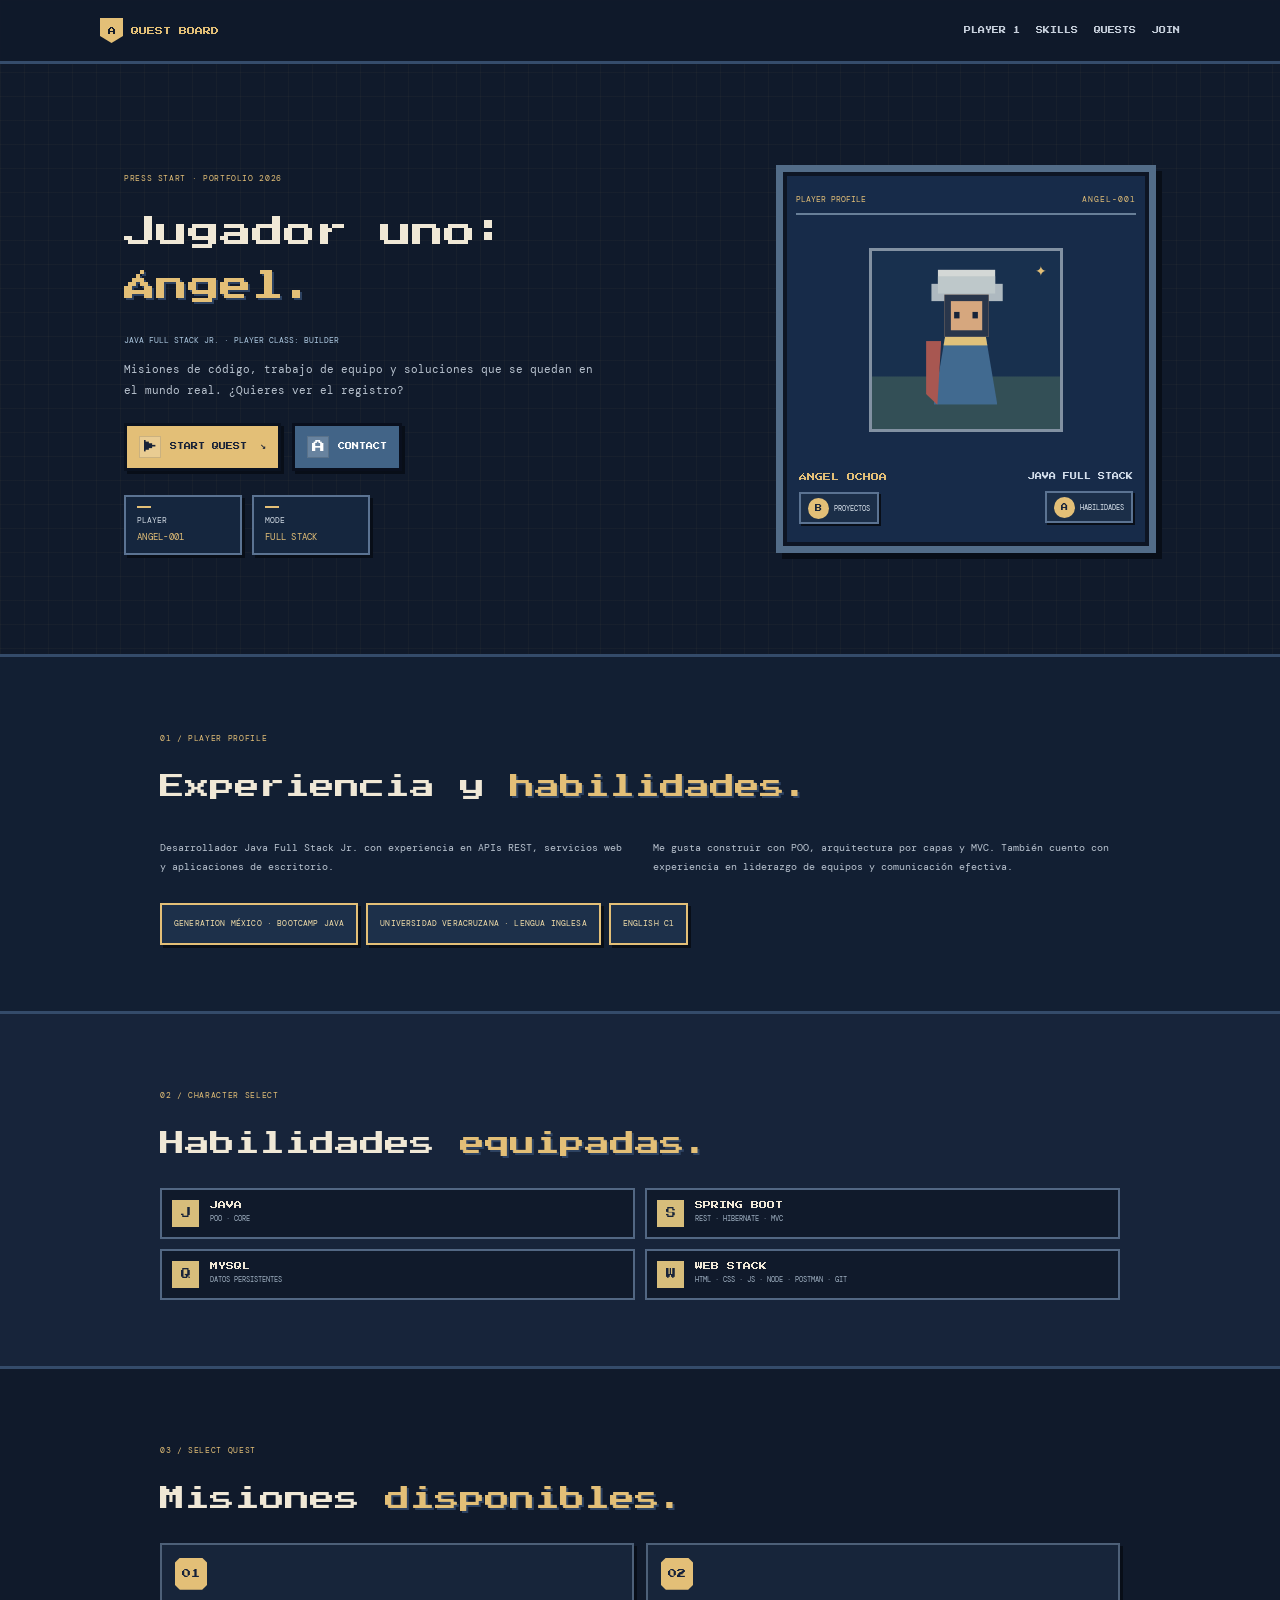
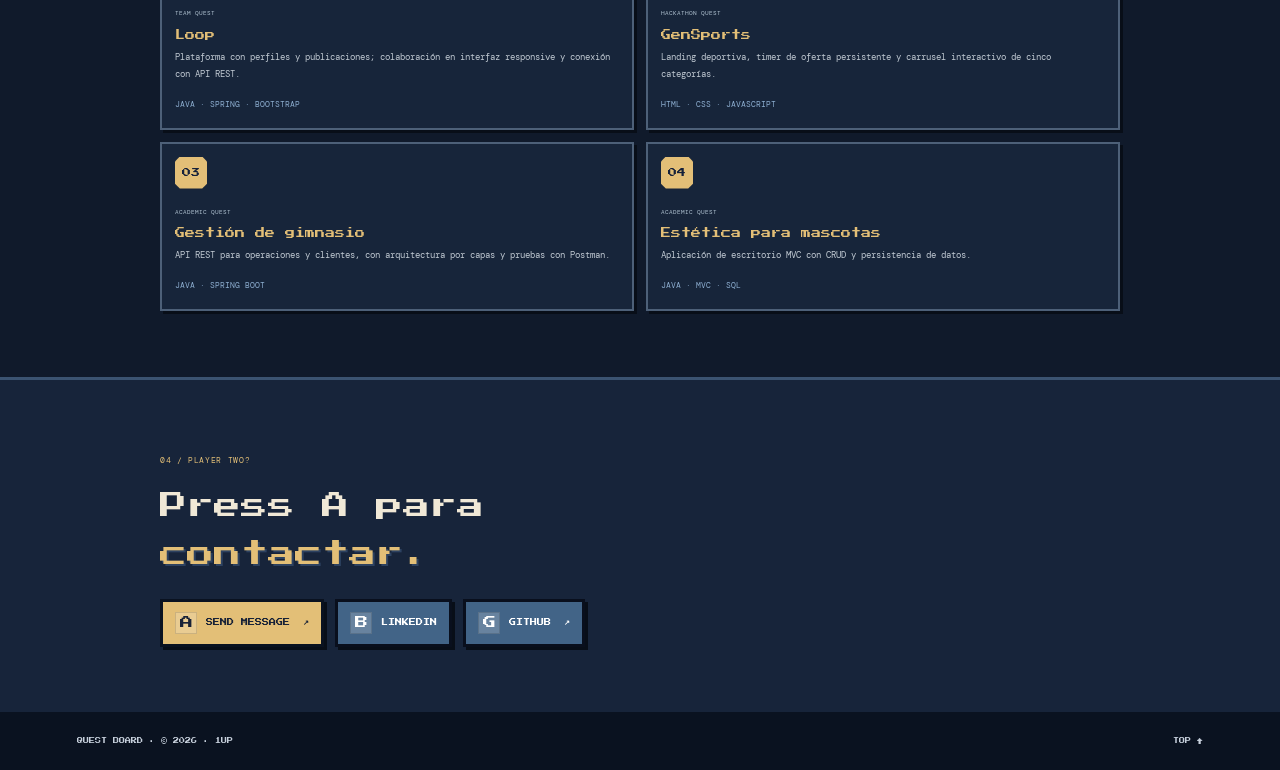
==== pixel-misiones.html @ 980a6b0a "Publicar portfolio Tablero de misiones" ====
<!doctype html>
<html lang="es">

<head>
    <meta charset="utf-8">
    <meta name="viewport" content="width=device-width, initial-scale=1">
    <meta name="theme-color" content="#101a2b">
    <title>Ángel — Tablero de misiones</title>
    <link rel="preconnect" href="https://fonts.googleapis.com">
    <link rel="preconnect" href="https://fonts.gstatic.com" crossorigin>
    <link href="https://fonts.googleapis.com/css2?family=DM+Mono:wght@400;500&family=Press+Start+2P&display=swap"
        rel="stylesheet">
    <link rel="stylesheet" href="./CSS/pixel-gremio.css">
</head>

<body class="pixel-world board-world">
    <header><a class="brand" href="#inicio"><span class="tiny-shield">A</span> QUEST BOARD</a>
        <nav><a href="#perfil">PLAYER 1</a><a href="#habilidades">SKILLS</a><a href="#proyectos">QUESTS</a><a
                href="#contacto">JOIN</a></nav>
    </header>
    <main>
        <section class="hero board-hero" id="inicio">
            <div class="hero-copy">
                <p class="eyebrow">PRESS START · PORTFOLIO 2026</p>
                <h1>Jugador uno:<br><em>Ángel.</em></h1>
                <p class="role">JAVA FULL STACK JR. · PLAYER CLASS: BUILDER</p>
                <p>Misiones de código, trabajo de equipo y soluciones que se quedan en el mundo real. ¿Quieres ver el
                    registro?</p>
                <div class="button-row"><a class="pixel-button gold-button" href="#proyectos"><span
                            class="button-icon">▶</span> START QUEST <b>↘</b></a><a class="pixel-button blue-button"
                        href="#contacto"><span class="button-icon">A</span> CONTACT</a></div>
                <div class="quest-stats"><span>PLAYER <b>ANGEL-001</b></span><span>MODE <b>FULL STACK</b></span></div>
            </div>
            <div class="game-screen character-screen">
                <div class="screen-top"><span>PLAYER PROFILE</span><span>ANGEL-001</span></div>
                <div class="screen-avatar" role="img"
                    aria-label="Retrato pixelado de Ángel, desarrollador Java Full Stack"><span class="pixel-spark"
                        aria-hidden="true">✦</span>
                    <div class="portrait-person" aria-hidden="true"><i class="portrait-hair"></i><i
                            class="portrait-face"><b></b><em></em></i><i class="portrait-coat"></i><i
                            class="portrait-cape"></i></div>
                </div>
                <div class="profile-controls">
                    <div class="profile-control"><b class="player-name">ÁNGEL OCHOA</b><a
                            href="#proyectos"><b>B</b><span>PROYECTOS</span></a></div>
                    <div class="profile-control"><b class="player-role">JAVA FULL STACK</b><a
                            href="#habilidades"><b>A</b><span>HABILIDADES</span></a></div>
                </div>
            </div>
        </section>
        <section class="content" id="perfil">
            <p class="eyebrow">01 / PLAYER PROFILE</p>
            <h2>Experiencia y <em>habilidades.</em></h2>
            <div class="copy-grid">
                <p>Desarrollador Java Full Stack Jr. con experiencia en APIs REST, servicios web y aplicaciones de
                    escritorio.</p>
                <p>Me gusta construir con POO, arquitectura por capas y MVC. También cuento con experiencia en liderazgo
                    de equipos y comunicación efectiva.</p>
            </div>
            <div class="pixel-tags"><span>GENERATION MÉXICO · BOOTCAMP JAVA</span><span>UNIVERSIDAD VERACRUZANA · LENGUA
                    INGLESA</span><span>ENGLISH C1</span></div>
        </section>
        <section class="content skills" id="habilidades">
            <p class="eyebrow">02 / CHARACTER SELECT</p>
            <h2>Habilidades <em>equipadas.</em></h2>
            <div class="skill-grid">
                <div><i>J</i><b>JAVA</b><small>POO · CORE</small></div>
                <div><i>S</i><b>SPRING BOOT</b><small>REST · HIBERNATE · MVC</small></div>
                <div><i>Q</i><b>MYSQL</b><small>DATOS PERSISTENTES</small></div>
                <div><i>W</i><b>WEB STACK</b><small>HTML · CSS · JS · NODE · POSTMAN · GIT</small></div>
            </div>
        </section>
        <section class="content projects" id="proyectos">
            <p class="eyebrow">03 / SELECT QUEST</p>
            <h2>Misiones <em>disponibles.</em></h2>
            <div class="project-grid">
                <article>
                    <div class="project-icon">01</div><small>TEAM QUEST</small>
                    <h3>Loop</h3>
                    <p>Plataforma con perfiles y publicaciones; colaboración en interfaz responsive y conexión con API
                        REST.</p><b>JAVA · SPRING · BOOTSTRAP</b>
                </article>
                <article>
                    <div class="project-icon">02</div><small>HACKATHON QUEST</small>
                    <h3>GenSports</h3>
                    <p>Landing deportiva, timer de oferta persistente y carrusel interactivo de cinco categorías.</p>
                    <b>HTML · CSS · JAVASCRIPT</b>
                </article>
                <article>
                    <div class="project-icon">03</div><small>ACADEMIC QUEST</small>
                    <h3>Gestión de gimnasio</h3>
                    <p>API REST para operaciones y clientes, con arquitectura por capas y pruebas con Postman.</p>
                    <b>JAVA · SPRING BOOT</b>
                </article>
                <article>
                    <div class="project-icon">04</div><small>ACADEMIC QUEST</small>
                    <h3>Estética para mascotas</h3>
                    <p>Aplicación de escritorio MVC con CRUD y persistencia de datos.</p><b>JAVA · MVC · SQL</b>
                </article>
            </div>
        </section>
        <section class="contact" id="contacto">
            <p class="eyebrow">04 / PLAYER TWO?</p>
            <h2>Press A para<br><em>contactar.</em></h2>
            <div class="button-row"><a class="pixel-button gold-button" href="mailto:2angelochoa3@gmail.com"><span
                        class="button-icon">A</span> SEND MESSAGE <b>↗</b></a><a class="pixel-button blue-button"
                    href="https://www.linkedin.com/in/angel-j-ochoa-dev/" target="_blank"
                    rel="noopener noreferrer"><span class="button-icon">B</span> LINKEDIN</a><a
                    class="pixel-button blue-button" href="https://github.com/iAJ23" target="_blank"
                    rel="noopener noreferrer"><span class="button-icon">G</span> GITHUB <b>↗</b></a></div>
        </section>
    </main>
    <footer><span>QUEST BOARD · © 2026 · 1UP</span><a href="#inicio">TOP ↑</a></footer>
</body>

</html>
---- CSS/pixel-gremio.css ----
/* Gallery */
.chooser {
    --navy: #101a2b;
    --gold: #e3bf77;
    --cream: #f0e8d6;
    background: #101a2b;
    color: var(--cream);
    min-height: 100vh
}

.chooser main {
    max-width: 980px;
    margin: auto;
    padding: 76px 24px
}

.chooser .eyebrow,
.chooser .note,
.option small,
.option strong {
    font: 8px "DM Mono", monospace;
    letter-spacing: .06em
}

.chooser .eyebrow {
    color: #d4b76f
}

.chooser h1 {
    font: clamp(20px, 4vw, 34px)/1.6 "Press Start 2P", monospace;
    margin: 22px 0
}

.chooser h1 em {
    font-style: normal;
    color: #e3bf77
}

.chooser .intro {
    max-width: 650px;
    color: #b8c2d1;
    font: 12px/1.8 "DM Mono", monospace;
    margin-bottom: 30px
}

.options {
    display: grid;
    grid-template-columns: 1fr 1fr;
    gap: 13px
}

.option {
    display: grid;
    grid-template-columns: 145px 1fr;
    align-items: center;
    gap: 15px;
    background: #16243a;
    color: #eee8d8;
    text-decoration: none;
    border: 1px solid #45516a;
    padding: 11px;
    transition: transform .2s, border-color .2s
}

.option:hover {
    transform: translateY(-4px);
    border-color: #e3bf77
}

.preview {
    height: 135px;
    position: relative;
    display: grid;
    place-items: center;
    overflow: hidden
}

.preview span,
.preview b {
    position: absolute;
    top: 8px;
    font: 6px "DM Mono", monospace
}

.preview span {
    left: 8px
}

.preview b {
    right: 8px;
    color: #e3bf77
}

.preview i {
    font: 23px "Press Start 2P", monospace;
    font-style: normal
}

.preview.route {
    background: linear-gradient(#182d49 0 57%, #41604f 58%)
}

.preview.castle {
    background: linear-gradient(#121d32 0 72%, #523f35 72%);
    color: #e3bf77
}

.preview.quest {
    background: #182641;
    color: #e3bf77;
    border: 4px solid #425b7a
}

.option small {
    font-size: 6px;
    color: #c4ad76
}

.option h2 {
    font: 14px "Press Start 2P", monospace;
    line-height: 1.7;
    margin: 4px 0
}

.option p {
    font: 9px/1.6 "DM Mono", monospace;
    color: #b8c2d1;
    margin: 0 0 8px
}

.option strong {
    color: #e3bf77;
    font-size: 7px
}

.option strong i {
    font-style: normal;
    margin-left: 5px;
    color: #fff
}

/* Common 8-bit site layout */
:root {
    --navy: #101a2b;
    --navy2: #172943;
    --blue: #547da6;
    --gold: #e3bf77;
    --cream: #f0e8d6;
    --muted: #b9c3cf;
    --line: #42536b;
    --pixel: "Press Start 2P", monospace;
    --mono: "DM Mono", monospace
}

* {
    box-sizing: border-box
}

html {
    scroll-behavior: smooth;
    scroll-padding-top: 68px
}

body.pixel-world {
    margin: 0;
    background: var(--navy);
    color: var(--cream);
    font: 12px/1.9 var(--mono);
    background-image: linear-gradient(#e3bf7709 1px, transparent 1px), linear-gradient(90deg, #e3bf7709 1px, transparent 1px);
    background-size: 24px 24px
}

a {
    color: inherit;
    text-decoration: none
}

header {
    height: 64px;
    position: sticky;
    top: 0;
    z-index: 5;
    background: #101a2bf2;
    border-bottom: 3px solid #354c6b;
    display: flex;
    align-items: center;
    justify-content: space-between;
    padding: 0 max(calc((100vw - 1080px)/2), 5vw);
    backdrop-filter: blur(8px)
}

.brand {
    display: flex;
    align-items: center;
    gap: 8px;
    font: 8px var(--pixel);
    color: var(--gold)
}

.tiny-shield {
    width: 23px;
    height: 25px;
    display: grid;
    place-items: center;
    background: var(--gold);
    color: var(--navy);
    clip-path: polygon(0 0, 100% 0, 100% 72%, 50% 100%, 0 72%)
}

nav {
    display: flex;
    gap: 16px
}

nav a,
footer {
    font: 7px var(--pixel);
    color: #c7d0dc
}

nav a:hover,
footer a:hover {
    color: var(--gold)
}

.hero {
    max-width: 1080px;
    min-height: 590px;
    margin: auto;
    padding: 68px 24px;
    display: grid;
    grid-template-columns: 1fr 440px;
    align-items: center;
    gap: 48px
}

.eyebrow,
.role,
.quest-stats,
.scene-caption,
.scene-coord,
.level-label,
.screen-top,
.screen-buttons,
.skill-grid small,
.project-grid article>small,
.project-grid article>b {
    font-family: var(--mono)
}

.eyebrow {
    font-size: 8px;
    color: var(--gold);
    letter-spacing: .08em
}

.hero h1,
.content h2,
.contact h2 {
    font: clamp(20px, 3.1vw, 32px)/1.7 var(--pixel);
    margin: 19px 0
}

.hero h1 em,
.content h2 em,
.contact h2 em {
    font-style: normal;
    color: var(--gold);
    text-shadow: 2px 2px #2d4261
}

.role {
    font-size: 8px;
    color: #adc8e0
}

.hero-copy>p:not(.eyebrow, .role) {
    max-width: 480px;
    color: var(--muted);
    font-size: 11px
}

.button-row {
    display: flex;
    flex-wrap: wrap;
    gap: 11px;
    margin-top: 22px
}

.pixel-button {
    position: relative;
    display: inline-flex;
    align-items: center;
    gap: 9px;
    padding: 10px 12px;
    font: 7px var(--pixel);
    border: 3px solid #0a1220;
    box-shadow: 3px 3px 0 #080e18;
    transition: transform .12s, box-shadow .12s
}

.pixel-button:hover {
    transform: translate(2px, 2px);
    box-shadow: 1px 1px 0 #080e18
}

.gold-button {
    background: var(--gold);
    color: #182237
}

.blue-button {
    background: #426487;
    color: white;
    border-color: #090f1d
}

.button-icon {
    font: 13px var(--pixel);
    display: grid;
    place-items: center;
    width: 22px;
    height: 22px;
    background: #fff3;
    border: 1px solid #0002
}

.pixel-button>b {
    margin-left: 4px
}

.quest-stats,
.level-label {
    margin-top: 30px;
    display: flex;
    flex-wrap: wrap;
    gap: 16px;
    color: #91a5ba;
    font-size: 7px
}

.quest-stats span,
.level-label {
    display: flex;
    align-items: center;
    gap: 6px
}

.quest-stats b,
.level-label b {
    color: var(--gold);
    font-weight: 400
}

.scene {
    height: 365px;
    position: relative;
    overflow: hidden;
    border: 5px solid #475e7d;
    box-shadow: 6px 6px 0 #080e18;
    background: linear-gradient(#152946 0 56%, #8192a0 57% 58%, #536f58 59% 100%);
    image-rendering: pixelated
}

.sun-pixel {
    position: absolute;
    top: 44px;
    right: 65px;
    width: 40px;
    height: 40px;
    background: var(--gold);
    box-shadow: 0 0 0 8px #e3bf7722, 0 0 25px #e3bf7744
}

.mountain {
    position: absolute;
    bottom: 28%;
    width: 0;
    height: 0;
    border-left: 165px solid transparent;
    border-right: 165px solid transparent;
    border-bottom: 175px solid #536f82
}

.mountain.back {
    left: -30px;
    border-bottom-color: #69879a;
    border-left-width: 145px;
    border-right-width: 145px;
    border-bottom-width: 135px
}

.mountain.front {
    right: -70px;
    border-bottom-color: #344f60
}

.road {
    position: absolute;
    bottom: 0;
    left: 39%;
    width: 170px;
    height: 125px;
    background: #b99a69;
    clip-path: polygon(35% 0, 65% 0, 100% 100%, 0 100%)
}

.pixel-hero {
    position: absolute;
    z-index: 2;
    bottom: 16%;
    left: 49%;
    width: 70px;
    height: 112px
}

.pixel-hero i {
    position: absolute;
    display: block
}

.hat {
    top: 0;
    left: 10px;
    width: 49px;
    height: 17px;
    background: #b8c4d0;
    box-shadow: 0 -5px #b8c4d0, 8px -5px #b8c4d0
}

.face {
    top: 16px;
    left: 17px;
    width: 36px;
    height: 28px;
    background: #d6ac82;
    color: #19233a;
    font: 9px var(--pixel);
    letter-spacing: 4px;
    text-align: center
}

.coat {
    top: 44px;
    left: 8px;
    width: 52px;
    height: 56px;
    background: #436a89;
    clip-path: polygon(20% 0, 80% 0, 100% 100%, 0 100%);
    border-top: 6px solid #d7bd7b
}

.cape {
    top: 48px;
    left: 2px;
    width: 15px;
    height: 57px;
    background: #a55b50;
    clip-path: polygon(0 0, 100% 0, 60% 100%, 0 82%)
}

.scene-caption {
    position: absolute;
    z-index: 3;
    bottom: 12px;
    left: 12px;
    background: #101a2be8;
    border: 2px solid var(--gold);
    padding: 7px 9px;
    font-size: 6px;
    color: #d8e1ea
}

.scene-caption b {
    color: var(--gold)
}

.scene-coord {
    position: absolute;
    right: 11px;
    top: 11px;
    color: #d8e1ea;
    font-size: 6px
}

.content {
    padding: 66px max(calc((100vw - 960px)/2), 7vw);
    border-top: 3px solid #344b6a;
    background: #121f33
}

.content h2,
.contact h2 {
    font-size: clamp(18px, 2.7vw, 27px);
    line-height: 1.75
}

.copy-grid {
    display: grid;
    grid-template-columns: 1fr 1fr;
    gap: 25px;
    color: var(--muted);
    font-size: 10px
}

.pixel-tags {
    display: flex;
    flex-wrap: wrap;
    gap: 8px;
    margin-top: 17px
}

.pixel-tags span {
    padding: 7px;
    border: 2px solid #596985;
    background: #101a2b;
    color: var(--gold);
    font-size: 6px
}

.skills {
    background: #17243a
}

.skill-grid {
    display: grid;
    grid-template-columns: 1fr 1fr;
    gap: 10px;
    margin-top: 22px
}

.skill-grid>div {
    display: grid;
    grid-template-columns: 38px 1fr;
    align-items: center;
    border: 2px solid #526783;
    background: #101a2b;
    padding: 10px
}

.skill-grid i {
    grid-row: span 2;
    width: 27px;
    height: 27px;
    display: grid;
    place-items: center;
    background: #d7bd7b;
    color: #18243a;
    font: 10px var(--pixel);
    font-style: normal
}

.skill-grid b {
    font: 8px var(--pixel);
    color: #f0e8d6
}

.skill-grid small {
    font-size: 7px;
    color: #9fb0c1
}

.projects {
    background: #101a2b
}

.project-grid {
    display: grid;
    grid-template-columns: 1fr 1fr;
    gap: 12px;
    margin-top: 22px
}

.project-grid article {
    padding: 13px;
    border: 2px solid #4d6078;
    background: #17253a;
    box-shadow: 3px 3px 0 #080e18
}

.project-icon {
    width: 32px;
    height: 32px;
    margin-bottom: 10px;
    background: var(--gold);
    color: #15213a;
    display: grid;
    place-items: center;
    clip-path: polygon(15% 0, 85% 0, 100% 15%, 100% 85%, 85% 100%, 15% 100%, 0 85%, 0 15%);
    font: 9px var(--pixel)
}

.project-grid article>small {
    font-size: 6px;
    color: #b6c8d7
}

.project-grid h3 {
    font: 10px var(--pixel);
    color: var(--gold);
    margin: 7px 0
}

.project-grid p {
    font-size: 9px;
    color: #c1cad3
}

.project-grid article>b {
    font-size: 6px;
    color: #8daed0;
    font-weight: 400
}

.contact {
    padding: 65px max(calc((100vw - 960px)/2), 7vw);
    border-top: 3px solid #3b5371;
    background: #17243a
}

.contact h2 {
    margin: 14px 0
}

.contact .social {
    font: 7px var(--pixel);
    color: #b9c8d6;
    margin-left: 13px
}

footer {
    min-height: 58px;
    padding: 14px 6vw;
    background: #0a1220;
    display: flex;
    align-items: center;
    justify-content: space-between;
    font-size: 6px
}

/* Ruta del aventurero */
.route-world {
    --blue: #547da6
}

.route-world .scene {
    background: linear-gradient(#152946 0 56%, #849caa 57% 58%, #536f58 59%)
}

.route-world .hero {
    grid-template-columns: 1fr 440px
}

/* Fortaleza pixelada */
.fortress-world .hero {
    grid-template-columns: 1fr 440px
}

.castle-scene {
    height: 365px;
    position: relative;
    overflow: hidden;
    border: 5px solid #475e7d;
    box-shadow: 6px 6px 0 #080e18;
    background: linear-gradient(#101a2b 0 67%, #334c50 68% 100%)
}

.castle-moon {
    position: absolute;
    right: 55px;
    top: 34px;
    width: 35px;
    height: 35px;
    background: var(--gold);
    box-shadow: 0 0 0 8px #e3bf771c
}

.pixel-castle {
    position: absolute;
    left: 50%;
    bottom: 17%;
    transform: translateX(-50%);
    width: 250px;
    height: 205px;
    background: #59728b;
    box-shadow: inset 0 0 0 9px #344b66
}

.pixel-castle .keep {
    position: absolute;
    left: 78px;
    top: 0;
    width: 92px;
    height: 205px;
    background: #657e93
}

.pixel-castle .tower {
    position: absolute;
    top: 47px;
    width: 62px;
    height: 158px;
    background: #536a82
}

.pixel-castle .tower.left {
    left: -27px
}

.pixel-castle .tower.right {
    right: -27px
}

.pixel-castle .tower:before {
    content: "";
    position: absolute;
    top: -28px;
    left: -5px;
    width: 72px;
    height: 29px;
    background: repeating-linear-gradient(90deg, #a4b3bc 0 12px, transparent 12px 22px);
    border-bottom: 7px solid #536a82
}

.pixel-castle .keep:before {
    content: "";
    position: absolute;
    top: -35px;
    left: 14px;
    width: 64px;
    height: 35px;
    background: repeating-linear-gradient(90deg, #c2c9c5 0 13px, transparent 13px 25px);
    border-bottom: 7px solid #657e93
}

.pixel-castle .gate {
    position: absolute;
    bottom: 0;
    left: 91px;
    width: 67px;
    height: 91px;
    background: #18243a;
    border: 7px solid #c4a661;
    border-bottom: 0;
    border-radius: 30px 30px 0 0
}

.pixel-castle .flag {
    position: absolute;
    top: -33px;
    left: 113px;
    width: 34px;
    height: 28px;
    background: var(--gold);
    color: #24324b;
    text-align: center;
    font: 12px var(--pixel);
    font-style: normal;
    clip-path: polygon(0 0, 100% 0, 75% 50%, 100% 100%, 0 100%)
}

.castle-ground {
    position: absolute;
    bottom: 0;
    height: 17%;
    width: 100%;
    background: repeating-linear-gradient(90deg, #304a49 0 25px, #405b51 25px 48px)
}

.castle-plaque {
    position: absolute;
    left: 12px;
    bottom: 12px;
    padding: 7px;
    background: #101a2be8;
    border: 2px solid var(--gold);
    font: 6px/1.8 var(--mono)
}

.castle-plaque b {
    color: var(--gold)
}

.fortress-world .hero-copy>p:not(.eyebrow, .role) {
    max-width: 450px
}

.fortress-world .level-label {
    font-size: 7px
}

/* Selector de misiones / consola */
.board-world .hero {
    grid-template-columns: 1fr 380px
}

.game-screen {
    height: 360px;
    padding: 13px;
    position: relative;
    background: #172b49;
    border: 7px solid #526c88;
    box-shadow: inset 0 0 0 4px #0d1524, 6px 6px 0 #080e18
}

.screen-top {
    height: 25px;
    border-bottom: 2px solid #687f98;
    display: flex;
    justify-content: space-between;
    font: 6px var(--mono);
    color: var(--gold)
}

.screen-top span:last-child {
    letter-spacing: 5px
}

.screen-avatar {
    position: absolute;
    left: 50%;
    top: 45%;
    transform: translate(-50%, -50%);
    width: 170px;
    height: 165px;
    background: linear-gradient(135deg, #2d4262, #1a2942);
    border: 3px solid #8291a2;
    display: grid;
    place-items: center
}

.pixel-spark {
    position: absolute;
    right: 13px;
    top: 11px;
    color: var(--gold);
    font: 14px var(--pixel)
}

.pixel-face {
    position: relative;
    width: 69px;
    height: 80px;
    background: #d0a37c;
    border: 7px solid #29364b;
    box-shadow: 0 -19px 0 -2px #bbc2c1
}

.pixel-face:before {
    content: "";
    position: absolute;
    left: -12px;
    top: -19px;
    width: 69px;
    height: 18px;
    background: #c1c8c6;
    box-shadow: 8px -8px #c1c8c6, -7px -8px #c1c8c6
}

.pixel-face i,
.pixel-face b {
    position: absolute;
    top: 26px;
    left: 8px;
    width: 7px;
    height: 8px;
    background: #17243a
}

.pixel-face b {
    left: 39px
}

.pixel-face em {
    position: absolute;
    top: 49px;
    left: 22px;
    width: 12px;
    height: 5px;
    background: #9e6654
}

.screen-dialog {
    position: absolute;
    bottom: 49px;
    left: 12px;
    right: 12px;
    background: #e9e5cf;
    color: #1b2941;
    border: 3px solid #18243a;
    padding: 9px;
    font: 7px/1.8 var(--mono)
}

.screen-dialog span {
    float: right;
    color: #bf8e32
}

.screen-buttons {
    position: absolute;
    bottom: 12px;
    left: 15px;
    right: 15px;
    display: flex;
    justify-content: space-between;
    font: 6px var(--mono);
    color: #c1ccda
}

.screen-buttons b {
    display: inline-grid;
    place-items: center;
    width: 20px;
    height: 20px;
    border-radius: 50%;
    background: #d9ba73;
    color: #18243a;
    font: 7px var(--pixel);
    margin-right: 4px
}

.board-world .quest-stats {
    font-size: 6px
}

.board-world .content h2 {
    font-size: clamp(17px, 2.5vw, 25px)
}

@media(max-width:760px) {
    header {
        padding: 0 4vw
    }

    nav {
        gap: 9px
    }

    .hero {
        grid-template-columns: 1fr 330px;
        gap: 25px;
        padding: 55px 5vw
    }

    .scene,
    .castle-scene {
        height: 320px
    }

    .content,
    .contact {
        padding: 58px 6vw
    }
}

@media(max-width:600px) {
    header {
        height: 57px
    }

    .brand {
        font-size: 6px
    }

    nav {
        gap: 6px
    }

    nav a {
        font-size: 5px
    }

    .hero {
        display: flex;
        flex-direction: column;
        align-items: stretch;
        padding: 48px 7vw;
        gap: 28px
    }

    .hero h1 {
        font-size: 22px
    }

    .scene,
    .castle-scene {
        height: 300px
    }

    .game-screen {
        height: 330px;
        max-width: 370px;
        width: 100%;
        align-self: center
    }

    .copy-grid {
        grid-template-columns: 1fr;
        gap: 8px
    }

    .content h2,
    .contact h2 {
        font-size: 18px
    }

    .skill-grid,
    .project-grid {
        grid-template-columns: 1fr
    }

    .quest-stats {
        gap: 9px
    }

    .pixel-tags span {
        font-size: 5px
    }

    .chooser main {
        padding: 50px 7vw
    }

    .options {
        grid-template-columns: 1fr
    }

    .option {
        grid-template-columns: 112px 1fr;
        gap: 11px;
        padding: 9px
    }

    .preview {
        height: 120px
    }

    .option h2 {
        font-size: 11px
    }

    .option p {
        font-size: 8px
    }

    footer {
        flex-wrap: wrap;
        justify-content: center;
        gap: 8px;
        text-align: center
    }

    footer span {
        width: 100%
    }
}

@media(prefers-reduced-motion:reduce) {
    html {
        scroll-behavior: auto
    }

    *,
    *:before,
    *:after {
        transition: none !important
    }
}

.character-screen .screen-top span:last-child {
    letter-spacing: 1px;
    color: var(--gold)
}

.character-screen .screen-avatar {
    width: 180px;
    height: 166px;
    background: linear-gradient(#18304e 0 70%, #334f56 71%);
    border-color: #8291a2
}

.portrait-person {
    position: relative;
    width: 76px;
    height: 130px
}

.portrait-person i {
    position: absolute;
    display: block
}

.portrait-hair {
    left: 12px;
    top: 6px;
    width: 53px;
    height: 16px;
    background: #bec8ca;
    box-shadow: -6px 7px #aeb9c0, 7px 7px #aeb9c0, 0 -6px #d4d8d6
}

.portrait-face {
    left: 18px;
    top: 23px;
    width: 41px;
    height: 39px;
    background: #d6a77e;
    border: 6px solid #29364b
}

.portrait-face b,
.portrait-face em {
    position: absolute;
    top: 10px;
    left: 3px;
    width: 5px;
    height: 6px;
    background: #17243a
}

.portrait-face em {
    left: 20px
}

.portrait-coat {
    left: 8px;
    top: 62px;
    width: 59px;
    height: 63px;
    background: #416a90;
    clip-path: polygon(18% 0, 82% 0, 100% 100%, 0 100%);
    border-top: 8px solid #dfc17a
}

.portrait-cape {
    left: 1px;
    top: 66px;
    width: 14px;
    height: 59px;
    background: #a85751;
    clip-path: polygon(0 0, 100% 0, 75% 100%, 0 83%)
}

.character-data {
    position: absolute;
    left: 19px;
    right: 19px;
    bottom: 43px;
    display: flex;
    justify-content: space-between;
    gap: 5px;
    align-items: center;
    border-top: 1px solid #647991;
    padding: 6px 2px 0;
    font: 6px var(--mono);
    color: #c8d4e1
}

.character-data b {
    font-weight: 500;
    color: var(--gold)
}

.screen-buttons a {
    display: flex;
    align-items: center;
    color: #c1ccda;
    text-decoration: none
}

.screen-buttons a:hover {
    color: var(--gold)
}

.pixel-tags span {
    display: inline-flex;
    align-items: center;
    min-height: 42px;
    padding: 10px 12px;
    border: 2px solid var(--gold);
    background: #1d304a;
    color: #f4dfaa;
    box-shadow: 3px 3px 0 #080e18;
    font-size: 8px;
    line-height: 1.65;
    letter-spacing: .02em
}

.pixel-tags span:hover {
    background: #29466a;
    color: #fff2c9
}

@media(max-width:600px) {
    .pixel-tags span {
        min-height: 40px;
        padding: 10px 11px;
        font-size: 7px
    }
}

.board-world .quest-stats {
    gap: 10px;
    margin-top: 24px
}

.board-world .quest-stats span {
    display: flex;
    flex-direction: column;
    align-items: flex-start;
    gap: 5px;
    min-width: 118px;
    padding: 9px 11px;
    border: 2px solid #5b7392;
    background: #15263e;
    box-shadow: 3px 3px 0 #080e18;
    color: #d0d9e3;
    font-size: 8px;
    line-height: 1.5
}

.board-world .quest-stats b {
    font-size: 9px;
    color: var(--gold);
    letter-spacing: .03em
}

.board-world .quest-stats span:before {
    content: "";
    width: 14px;
    height: 2px;
    background: var(--gold);
    margin-bottom: 1px
}

@media(max-width:600px) {
    .board-world .quest-stats {
        gap: 8px
    }

    .board-world .quest-stats span {
        min-width: 110px;
        padding: 8px 9px;
        font-size: 7px
    }

    .board-world .quest-stats b {
        font-size: 8px
    }
}

.board-world .project-grid article>b {
    font-size: 8px
}

@media(max-width:600px) {
    .board-world .project-grid article>b {
        font-size: 7px
    }
}

.character-screen .screen-top {
    height: 30px;
    align-items: center;
    font-size: 8px
}

.character-screen .screen-buttons {
    gap: 12px;
    font-size: 7px
}

.character-screen .screen-buttons b {
    width: 24px;
    height: 24px;
    font-size: 8px
}

@media(max-width:600px) {
    .character-screen .screen-top {
        font-size: 7px
    }

    .character-screen .screen-buttons {
        font-size: 6px;
        gap: 7px
    }

    .character-screen .screen-buttons b {
        width: 22px;
        height: 22px;
        font-size: 7px
    }
}

.character-screen {
    height: 388px
}

.character-screen .screen-avatar {
    width: 194px;
    height: 184px
}

.portrait-person {
    transform: scale(1.08)
}

.character-data {
    bottom: 47px;
    font-size: 7px;
    gap: 8px;
    padding: 7px 3px 0
}

.character-data span {
    white-space: nowrap
}

.character-screen .screen-buttons {
    justify-content: space-around;
    gap: 14px
}

.character-screen .screen-buttons a {
    gap: 5px
}

@media(max-width:600px) {
    .character-screen {
        height: 354px
    }

    .character-screen .screen-avatar {
        width: 178px;
        height: 170px
    }

    .character-data {
        bottom: 45px;
        font-size: 6px;
        gap: 5px
    }

    .portrait-person {
        transform: scale(1.03)
    }

    .character-screen .screen-buttons {
        gap: 8px
    }
}

.profile-controls {
    position: absolute;
    left: 16px;
    right: 16px;
    bottom: 12px;
    display: grid;
    grid-template-columns: 1fr 1fr;
    gap: 12px
}

.profile-control {
    display: flex;
    flex-direction: column;
    align-items: flex-start;
    gap: 6px;
    min-width: 0
}

.profile-control:last-child {
    align-items: flex-end;
    text-align: right
}

.player-name,
.player-role {
    display: block;
    white-space: nowrap;
    color: var(--gold);
    font: 7px var(--pixel)
}

.player-role {
    font-size: 6px;
    color: #d2ddea
}

.profile-control>a {
    display: inline-flex;
    align-items: center;
    gap: 5px;
    min-height: 30px;
    padding: 2px 7px;
    border: 2px solid #8c7954;
    background: #1b2e48;
    color: #dce5ee;
    font: 6px var(--mono);
    text-decoration: none;
    box-shadow: 2px 2px #080e18
}

.profile-control>a:hover {
    background: #284669;
    color: #fff0c0
}

.profile-control>a b {
    display: grid;
    place-items: center;
    width: 21px;
    height: 21px;
    border-radius: 50%;
    background: var(--gold);
    color: #18243a;
    font: 7px var(--pixel)
}

@media(max-width:600px) {
    .profile-controls {
        left: 12px;
        right: 12px;
        gap: 7px
    }

    .player-name {
        font-size: 6px
    }

    .player-role {
        font-size: 5px
    }

    .profile-control>a {
        font-size: 5px;
        gap: 3px;
        padding: 2px 5px
    }

    .profile-control>a b {
        width: 19px;
        height: 19px;
        font-size: 6px
    }
}

.profile-controls {
    bottom: 19px
}

.profile-control>a {
    border: 0
}

@media(max-width:600px) {
    .profile-controls {
        bottom: 17px
    }
}

.profile-controls {
    bottom: 27px
}

.profile-control>a {
    border: 2px solid #5b7392;
    font-size: 7px;
    min-height: 32px
}

.player-name {
    font-size: 8px
}

.player-role {
    font-size: 7px
}

@media(max-width:600px) {
    .profile-controls {
        bottom: 24px
    }

    .profile-control>a {
        font-size: 6px;
        min-height: 30px
    }

    .player-name {
        font-size: 7px
    }

    .player-role {
        font-size: 6px
    }
}

.profile-control>a {
    transform: translateY(5px)
}

@media(max-width:600px) {
    .profile-control>a {
        transform: translateY(4px)
    }
}

.board-world .skill-grid>div,
.board-world .project-grid article {
    transition: transform .16s ease, border-color .16s ease, box-shadow .16s ease
}

.board-world .skill-grid>div:hover,
.board-world .project-grid article:hover {
    transform: translateY(-3px);
    border-color: var(--gold);
    box-shadow: 4px 5px 0 #080e18, 0 0 12px #e3bf7730
}

.board-world .skill-grid>div:focus-within,
.board-world .project-grid article:focus-within {
    border-color: var(--gold);
    box-shadow: 4px 5px 0 #080e18, 0 0 12px #e3bf7730
}
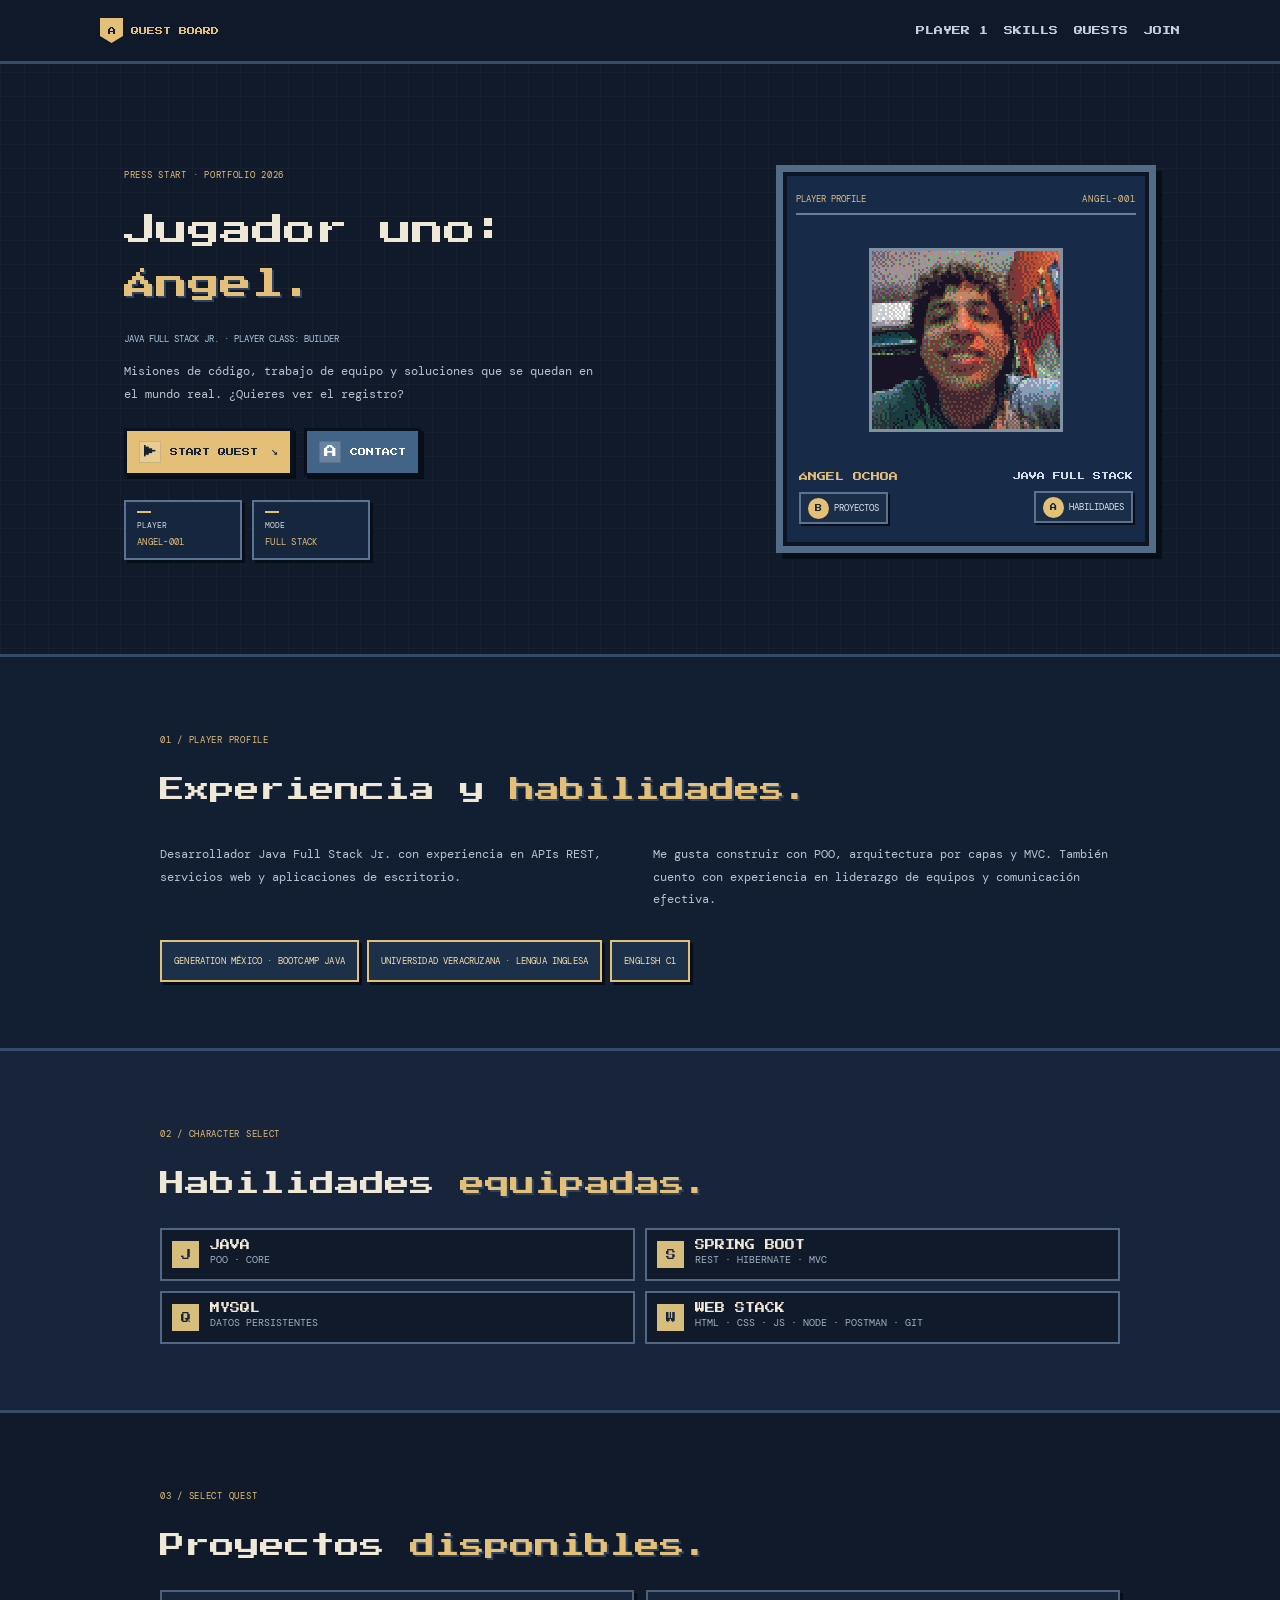
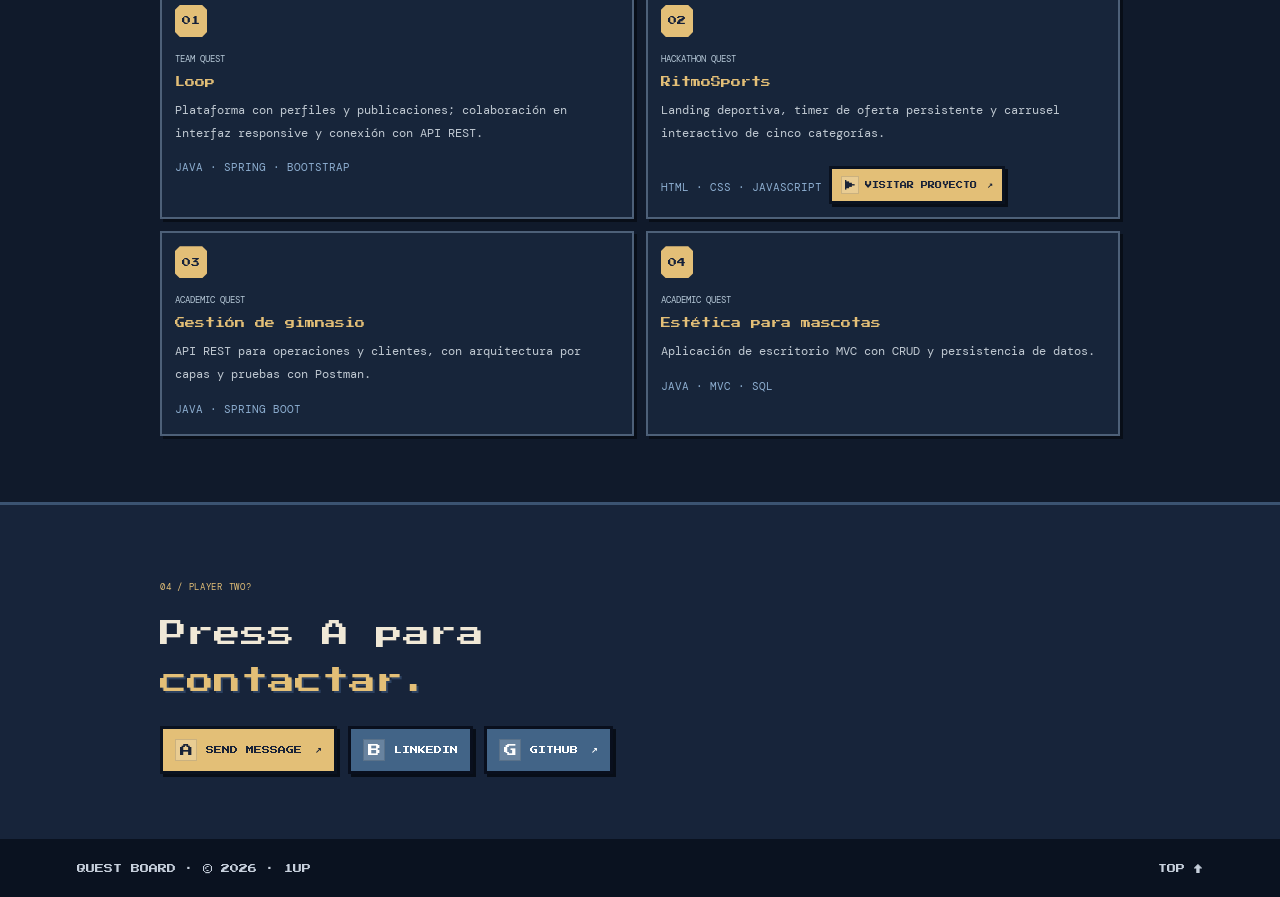
==== commit 2e0e8058: "Se agrega foto en pixel art y efectos en botones." ====
--- a/pixel-misiones.html
+++ b/pixel-misiones.html
@@ -33,12 +33,9 @@
             </div>
             <div class="game-screen character-screen">
                 <div class="screen-top"><span>PLAYER PROFILE</span><span>ANGEL-001</span></div>
-                <div class="screen-avatar" role="img"
-                    aria-label="Retrato pixelado de Ángel, desarrollador Java Full Stack"><span class="pixel-spark"
+                <div class="screen-avatar"><img class="profile-pixel-art" src="./assets/angel-pixel-art.png"
+                        alt="Retrato pixel art de Ángel mostrando su rostro y hombros"><span class="pixel-spark"
                         aria-hidden="true">✦</span>
-                    <div class="portrait-person" aria-hidden="true"><i class="portrait-hair"></i><i
-                            class="portrait-face"><b></b><em></em></i><i class="portrait-coat"></i><i
-                            class="portrait-cape"></i></div>
                 </div>
                 <div class="profile-controls">
                     <div class="profile-control"><b class="player-name">ÁNGEL OCHOA</b><a
@@ -72,7 +69,7 @@
         </section>
         <section class="content projects" id="proyectos">
             <p class="eyebrow">03 / SELECT QUEST</p>
-            <h2>Misiones <em>disponibles.</em></h2>
+            <h2>Proyectos <em>disponibles.</em></h2>
             <div class="project-grid">
                 <article>
                     <div class="project-icon">01</div><small>TEAM QUEST</small>
@@ -82,9 +79,12 @@
                 </article>
                 <article>
                     <div class="project-icon">02</div><small>HACKATHON QUEST</small>
-                    <h3>GenSports</h3>
+                    <h3>RitmoSports</h3>
                     <p>Landing deportiva, timer de oferta persistente y carrusel interactivo de cinco categorías.</p>
                     <b>HTML · CSS · JAVASCRIPT</b>
+                    <a class="pixel-button gold-button project-link" href="https://iaj23.github.io/landing/"
+                        target="_blank" rel="noopener noreferrer"><span class="button-icon">▶</span> VISITAR
+                        PROYECTO <b>↗</b></a>
                 </article>
                 <article>
                     <div class="project-icon">03</div><small>ACADEMIC QUEST</small>
@@ -113,4 +113,4 @@
     <footer><span>QUEST BOARD · © 2026 · 1UP</span><a href="#inicio">TOP ↑</a></footer>
 </body>
 
-</html>+</html>
--- a/CSS/pixel-gremio.css
+++ b/CSS/pixel-gremio.css
@@ -1,237 +1,255 @@
 /* Gallery */
 .chooser {
-    --navy: #101a2b;
-    --gold: #e3bf77;
-    --cream: #f0e8d6;
-    background: #101a2b;
-    color: var(--cream);
-    min-height: 100vh
+  --navy: #101a2b;
+  --gold: #e3bf77;
+  --cream: #f0e8d6;
+  background: #101a2b;
+  color: var(--cream);
+  min-height: 100vh;
 }
 
 .chooser main {
-    max-width: 980px;
-    margin: auto;
-    padding: 76px 24px
+  max-width: 980px;
+  margin: auto;
+  padding: 76px 24px;
 }
 
 .chooser .eyebrow,
 .chooser .note,
 .option small,
 .option strong {
-    font: 8px "DM Mono", monospace;
-    letter-spacing: .06em
+  font:
+    8px "DM Mono",
+    monospace;
+  letter-spacing: 0.06em;
 }
 
 .chooser .eyebrow {
-    color: #d4b76f
+  color: #d4b76f;
 }
 
 .chooser h1 {
-    font: clamp(20px, 4vw, 34px)/1.6 "Press Start 2P", monospace;
-    margin: 22px 0
+  font:
+    clamp(20px, 4vw, 34px)/1.6 "Press Start 2P",
+    monospace;
+  margin: 22px 0;
 }
 
 .chooser h1 em {
-    font-style: normal;
-    color: #e3bf77
+  font-style: normal;
+  color: #e3bf77;
 }
 
 .chooser .intro {
-    max-width: 650px;
-    color: #b8c2d1;
-    font: 12px/1.8 "DM Mono", monospace;
-    margin-bottom: 30px
+  max-width: 650px;
+  color: #b8c2d1;
+  font:
+    12px/1.8 "DM Mono",
+    monospace;
+  margin-bottom: 30px;
 }
 
 .options {
-    display: grid;
-    grid-template-columns: 1fr 1fr;
-    gap: 13px
+  display: grid;
+  grid-template-columns: 1fr 1fr;
+  gap: 13px;
 }
 
 .option {
-    display: grid;
-    grid-template-columns: 145px 1fr;
-    align-items: center;
-    gap: 15px;
-    background: #16243a;
-    color: #eee8d8;
-    text-decoration: none;
-    border: 1px solid #45516a;
-    padding: 11px;
-    transition: transform .2s, border-color .2s
+  display: grid;
+  grid-template-columns: 145px 1fr;
+  align-items: center;
+  gap: 15px;
+  background: #16243a;
+  color: #eee8d8;
+  text-decoration: none;
+  border: 1px solid #45516a;
+  padding: 11px;
+  transition:
+    transform 0.2s,
+    border-color 0.2s;
 }
 
 .option:hover {
-    transform: translateY(-4px);
-    border-color: #e3bf77
+  transform: translateY(-4px);
+  border-color: #e3bf77;
 }
 
 .preview {
-    height: 135px;
-    position: relative;
-    display: grid;
-    place-items: center;
-    overflow: hidden
+  height: 135px;
+  position: relative;
+  display: grid;
+  place-items: center;
+  overflow: hidden;
 }
 
 .preview span,
 .preview b {
-    position: absolute;
-    top: 8px;
-    font: 6px "DM Mono", monospace
+  position: absolute;
+  top: 8px;
+  font:
+    6px "DM Mono",
+    monospace;
 }
 
 .preview span {
-    left: 8px
+  left: 8px;
 }
 
 .preview b {
-    right: 8px;
-    color: #e3bf77
+  right: 8px;
+  color: #e3bf77;
 }
 
 .preview i {
-    font: 23px "Press Start 2P", monospace;
-    font-style: normal
+  font:
+    23px "Press Start 2P",
+    monospace;
+  font-style: normal;
 }
 
 .preview.route {
-    background: linear-gradient(#182d49 0 57%, #41604f 58%)
+  background: linear-gradient(#182d49 0 57%, #41604f 58%);
 }
 
 .preview.castle {
-    background: linear-gradient(#121d32 0 72%, #523f35 72%);
-    color: #e3bf77
+  background: linear-gradient(#121d32 0 72%, #523f35 72%);
+  color: #e3bf77;
 }
 
 .preview.quest {
-    background: #182641;
-    color: #e3bf77;
-    border: 4px solid #425b7a
+  background: #182641;
+  color: #e3bf77;
+  border: 4px solid #425b7a;
 }
 
 .option small {
-    font-size: 6px;
-    color: #c4ad76
+  font-size: 6px;
+  color: #c4ad76;
 }
 
 .option h2 {
-    font: 14px "Press Start 2P", monospace;
-    line-height: 1.7;
-    margin: 4px 0
+  font:
+    14px "Press Start 2P",
+    monospace;
+  line-height: 1.7;
+  margin: 4px 0;
 }
 
 .option p {
-    font: 9px/1.6 "DM Mono", monospace;
-    color: #b8c2d1;
-    margin: 0 0 8px
+  font:
+    9px/1.6 "DM Mono",
+    monospace;
+  color: #b8c2d1;
+  margin: 0 0 8px;
 }
 
 .option strong {
-    color: #e3bf77;
-    font-size: 7px
+  color: #e3bf77;
+  font-size: 7px;
 }
 
 .option strong i {
-    font-style: normal;
-    margin-left: 5px;
-    color: #fff
+  font-style: normal;
+  margin-left: 5px;
+  color: #fff;
 }
 
 /* Common 8-bit site layout */
 :root {
-    --navy: #101a2b;
-    --navy2: #172943;
-    --blue: #547da6;
-    --gold: #e3bf77;
-    --cream: #f0e8d6;
-    --muted: #b9c3cf;
-    --line: #42536b;
-    --pixel: "Press Start 2P", monospace;
-    --mono: "DM Mono", monospace
+  --navy: #101a2b;
+  --navy2: #172943;
+  --blue: #547da6;
+  --gold: #e3bf77;
+  --cream: #f0e8d6;
+  --muted: #b9c3cf;
+  --line: #42536b;
+  --pixel: "Press Start 2P", monospace;
+  --mono: "DM Mono", monospace;
 }
 
 * {
-    box-sizing: border-box
+  box-sizing: border-box;
 }
 
 html {
-    scroll-behavior: smooth;
-    scroll-padding-top: 68px
+  scroll-behavior: smooth;
+  scroll-padding-top: 68px;
 }
 
 body.pixel-world {
-    margin: 0;
-    background: var(--navy);
-    color: var(--cream);
-    font: 12px/1.9 var(--mono);
-    background-image: linear-gradient(#e3bf7709 1px, transparent 1px), linear-gradient(90deg, #e3bf7709 1px, transparent 1px);
-    background-size: 24px 24px
+  margin: 0;
+  background: var(--navy);
+  color: var(--cream);
+  font: 12px/1.9 var(--mono);
+  background-image:
+    linear-gradient(#e3bf7709 1px, transparent 1px),
+    linear-gradient(90deg, #e3bf7709 1px, transparent 1px);
+  background-size: 24px 24px;
 }
 
 a {
-    color: inherit;
-    text-decoration: none
+  color: inherit;
+  text-decoration: none;
 }
 
 header {
-    height: 64px;
-    position: sticky;
-    top: 0;
-    z-index: 5;
-    background: #101a2bf2;
-    border-bottom: 3px solid #354c6b;
-    display: flex;
-    align-items: center;
-    justify-content: space-between;
-    padding: 0 max(calc((100vw - 1080px)/2), 5vw);
-    backdrop-filter: blur(8px)
+  height: 64px;
+  position: sticky;
+  top: 0;
+  z-index: 5;
+  background: #101a2bf2;
+  border-bottom: 3px solid #354c6b;
+  display: flex;
+  align-items: center;
+  justify-content: space-between;
+  padding: 0 max(calc((100vw - 1080px) / 2), 5vw);
+  backdrop-filter: blur(8px);
 }
 
 .brand {
-    display: flex;
-    align-items: center;
-    gap: 8px;
-    font: 8px var(--pixel);
-    color: var(--gold)
+  display: flex;
+  align-items: center;
+  gap: 8px;
+  font: 8px var(--pixel);
+  color: var(--gold);
 }
 
 .tiny-shield {
-    width: 23px;
-    height: 25px;
-    display: grid;
-    place-items: center;
-    background: var(--gold);
-    color: var(--navy);
-    clip-path: polygon(0 0, 100% 0, 100% 72%, 50% 100%, 0 72%)
+  width: 23px;
+  height: 25px;
+  display: grid;
+  place-items: center;
+  background: var(--gold);
+  color: var(--navy);
+  clip-path: polygon(0 0, 100% 0, 100% 72%, 50% 100%, 0 72%);
 }
 
 nav {
-    display: flex;
-    gap: 16px
+  display: flex;
+  gap: 16px;
 }
 
 nav a,
 footer {
-    font: 7px var(--pixel);
-    color: #c7d0dc
+  font: 7px var(--pixel);
+  color: #c7d0dc;
 }
 
 nav a:hover,
 footer a:hover {
-    color: var(--gold)
+  color: var(--gold);
 }
 
 .hero {
-    max-width: 1080px;
-    min-height: 590px;
-    margin: auto;
-    padding: 68px 24px;
-    display: grid;
-    grid-template-columns: 1fr 440px;
-    align-items: center;
-    gap: 48px
+  max-width: 1080px;
+  min-height: 590px;
+  margin: auto;
+  padding: 68px 24px;
+  display: grid;
+  grid-template-columns: 1fr 440px;
+  align-items: center;
+  gap: 48px;
 }
 
 .eyebrow,
@@ -243,1284 +261,1765 @@
 .screen-top,
 .screen-buttons,
 .skill-grid small,
-.project-grid article>small,
-.project-grid article>b {
-    font-family: var(--mono)
+.project-grid article > small,
+.project-grid article > b {
+  font-family: var(--mono);
 }
 
 .eyebrow {
-    font-size: 8px;
-    color: var(--gold);
-    letter-spacing: .08em
+  font-size: 8px;
+  color: var(--gold);
+  letter-spacing: 0.08em;
 }
 
 .hero h1,
 .content h2,
 .contact h2 {
-    font: clamp(20px, 3.1vw, 32px)/1.7 var(--pixel);
-    margin: 19px 0
+  font: clamp(20px, 3.1vw, 32px)/1.7 var(--pixel);
+  margin: 19px 0;
 }
 
 .hero h1 em,
 .content h2 em,
 .contact h2 em {
-    font-style: normal;
-    color: var(--gold);
-    text-shadow: 2px 2px #2d4261
+  font-style: normal;
+  color: var(--gold);
+  text-shadow: 2px 2px #2d4261;
 }
 
 .role {
+  font-size: 8px;
+  color: #adc8e0;
+}
+
+.hero-copy > p:not(.eyebrow, .role) {
+  max-width: 480px;
+  color: var(--muted);
+  font-size: 11px;
+}
+
+.button-row {
+  display: flex;
+  flex-wrap: wrap;
+  gap: 11px;
+  margin-top: 22px;
+}
+
+.pixel-button {
+  position: relative;
+  display: inline-flex;
+  align-items: center;
+  gap: 9px;
+  padding: 10px 12px;
+  font: 7px var(--pixel);
+  border: 3px solid #0a1220;
+  box-shadow: 3px 3px 0 #080e18;
+  transition:
+    transform 0.12s,
+    box-shadow 0.12s;
+}
+
+.pixel-button:hover {
+  transform: translate(2px, 2px);
+  box-shadow: 1px 1px 0 #080e18;
+}
+
+.gold-button {
+  background: var(--gold);
+  color: #182237;
+}
+
+.blue-button {
+  background: #426487;
+  color: white;
+  border-color: #090f1d;
+}
+
+.button-icon {
+  font: 13px var(--pixel);
+  display: grid;
+  place-items: center;
+  width: 22px;
+  height: 22px;
+  background: #fff3;
+  border: 1px solid #0002;
+}
+
+.pixel-button > b {
+  margin-left: 4px;
+}
+
+.quest-stats,
+.level-label {
+  margin-top: 30px;
+  display: flex;
+  flex-wrap: wrap;
+  gap: 16px;
+  color: #91a5ba;
+  font-size: 7px;
+}
+
+.quest-stats span,
+.level-label {
+  display: flex;
+  align-items: center;
+  gap: 6px;
+}
+
+.quest-stats b,
+.level-label b {
+  color: var(--gold);
+  font-weight: 400;
+}
+
+.scene {
+  height: 365px;
+  position: relative;
+  overflow: hidden;
+  border: 5px solid #475e7d;
+  box-shadow: 6px 6px 0 #080e18;
+  background: linear-gradient(#152946 0 56%, #8192a0 57% 58%, #536f58 59% 100%);
+  image-rendering: pixelated;
+}
+
+.sun-pixel {
+  position: absolute;
+  top: 44px;
+  right: 65px;
+  width: 40px;
+  height: 40px;
+  background: var(--gold);
+  box-shadow:
+    0 0 0 8px #e3bf7722,
+    0 0 25px #e3bf7744;
+}
+
+.mountain {
+  position: absolute;
+  bottom: 28%;
+  width: 0;
+  height: 0;
+  border-left: 165px solid transparent;
+  border-right: 165px solid transparent;
+  border-bottom: 175px solid #536f82;
+}
+
+.mountain.back {
+  left: -30px;
+  border-bottom-color: #69879a;
+  border-left-width: 145px;
+  border-right-width: 145px;
+  border-bottom-width: 135px;
+}
+
+.mountain.front {
+  right: -70px;
+  border-bottom-color: #344f60;
+}
+
+.road {
+  position: absolute;
+  bottom: 0;
+  left: 39%;
+  width: 170px;
+  height: 125px;
+  background: #b99a69;
+  clip-path: polygon(35% 0, 65% 0, 100% 100%, 0 100%);
+}
+
+.pixel-hero {
+  position: absolute;
+  z-index: 2;
+  bottom: 16%;
+  left: 49%;
+  width: 70px;
+  height: 112px;
+}
+
+.pixel-hero i {
+  position: absolute;
+  display: block;
+}
+
+.hat {
+  top: 0;
+  left: 10px;
+  width: 49px;
+  height: 17px;
+  background: #b8c4d0;
+  box-shadow:
+    0 -5px #b8c4d0,
+    8px -5px #b8c4d0;
+}
+
+.face {
+  top: 16px;
+  left: 17px;
+  width: 36px;
+  height: 28px;
+  background: #d6ac82;
+  color: #19233a;
+  font: 9px var(--pixel);
+  letter-spacing: 4px;
+  text-align: center;
+}
+
+.coat {
+  top: 44px;
+  left: 8px;
+  width: 52px;
+  height: 56px;
+  background: #436a89;
+  clip-path: polygon(20% 0, 80% 0, 100% 100%, 0 100%);
+  border-top: 6px solid #d7bd7b;
+}
+
+.cape {
+  top: 48px;
+  left: 2px;
+  width: 15px;
+  height: 57px;
+  background: #a55b50;
+  clip-path: polygon(0 0, 100% 0, 60% 100%, 0 82%);
+}
+
+.scene-caption {
+  position: absolute;
+  z-index: 3;
+  bottom: 12px;
+  left: 12px;
+  background: #101a2be8;
+  border: 2px solid var(--gold);
+  padding: 7px 9px;
+  font-size: 6px;
+  color: #d8e1ea;
+}
+
+.scene-caption b {
+  color: var(--gold);
+}
+
+.scene-coord {
+  position: absolute;
+  right: 11px;
+  top: 11px;
+  color: #d8e1ea;
+  font-size: 6px;
+}
+
+.content {
+  padding: 66px max(calc((100vw - 960px) / 2), 7vw);
+  border-top: 3px solid #344b6a;
+  background: #121f33;
+}
+
+.content h2,
+.contact h2 {
+  font-size: clamp(18px, 2.7vw, 27px);
+  line-height: 1.75;
+}
+
+.copy-grid {
+  display: grid;
+  grid-template-columns: 1fr 1fr;
+  gap: 25px;
+  color: var(--muted);
+  font-size: 10px;
+}
+
+.pixel-tags {
+  display: flex;
+  flex-wrap: wrap;
+  gap: 8px;
+  margin-top: 17px;
+}
+
+.pixel-tags span {
+  padding: 7px;
+  border: 2px solid #596985;
+  background: #101a2b;
+  color: var(--gold);
+  font-size: 6px;
+}
+
+.skills {
+  background: #17243a;
+}
+
+.skill-grid {
+  display: grid;
+  grid-template-columns: 1fr 1fr;
+  gap: 10px;
+  margin-top: 22px;
+}
+
+.skill-grid > div {
+  display: grid;
+  grid-template-columns: 38px 1fr;
+  align-items: center;
+  border: 2px solid #526783;
+  background: #101a2b;
+  padding: 10px;
+}
+
+.skill-grid i {
+  grid-row: span 2;
+  width: 27px;
+  height: 27px;
+  display: grid;
+  place-items: center;
+  background: #d7bd7b;
+  color: #18243a;
+  font: 10px var(--pixel);
+  font-style: normal;
+}
+
+.skill-grid b {
+  font: 8px var(--pixel);
+  color: #f0e8d6;
+}
+
+.skill-grid small {
+  font-size: 7px;
+  color: #9fb0c1;
+}
+
+.projects {
+  background: #101a2b;
+}
+
+.project-grid {
+  display: grid;
+  grid-template-columns: 1fr 1fr;
+  gap: 12px;
+  margin-top: 22px;
+}
+
+.project-grid article {
+  padding: 13px;
+  border: 2px solid #4d6078;
+  background: #17253a;
+  box-shadow: 3px 3px 0 #080e18;
+}
+
+.project-icon {
+  width: 32px;
+  height: 32px;
+  margin-bottom: 10px;
+  background: var(--gold);
+  color: #15213a;
+  display: grid;
+  place-items: center;
+  clip-path: polygon(
+    15% 0,
+    85% 0,
+    100% 15%,
+    100% 85%,
+    85% 100%,
+    15% 100%,
+    0 85%,
+    0 15%
+  );
+  font: 9px var(--pixel);
+}
+
+.project-grid article > small {
+  font-size: 6px;
+  color: #b6c8d7;
+}
+
+.project-grid h3 {
+  font: 10px var(--pixel);
+  color: var(--gold);
+  margin: 7px 0;
+}
+
+.project-grid p {
+  font-size: 9px;
+  color: #c1cad3;
+}
+
+.project-grid article > b {
+  font-size: 6px;
+  color: #8daed0;
+  font-weight: 400;
+}
+
+.contact {
+  padding: 65px max(calc((100vw - 960px) / 2), 7vw);
+  border-top: 3px solid #3b5371;
+  background: #17243a;
+}
+
+.contact h2 {
+  margin: 14px 0;
+}
+
+.contact .social {
+  font: 7px var(--pixel);
+  color: #b9c8d6;
+  margin-left: 13px;
+}
+
+footer {
+  min-height: 58px;
+  padding: 14px 6vw;
+  background: #0a1220;
+  display: flex;
+  align-items: center;
+  justify-content: space-between;
+  font-size: 6px;
+}
+
+/* Ruta del aventurero */
+.route-world {
+  --blue: #547da6;
+}
+
+.route-world .scene {
+  background: linear-gradient(#152946 0 56%, #849caa 57% 58%, #536f58 59%);
+}
+
+.route-world .hero {
+  grid-template-columns: 1fr 440px;
+}
+
+/* Fortaleza pixelada */
+.fortress-world .hero {
+  grid-template-columns: 1fr 440px;
+}
+
+.castle-scene {
+  height: 365px;
+  position: relative;
+  overflow: hidden;
+  border: 5px solid #475e7d;
+  box-shadow: 6px 6px 0 #080e18;
+  background: linear-gradient(#101a2b 0 67%, #334c50 68% 100%);
+}
+
+.castle-moon {
+  position: absolute;
+  right: 55px;
+  top: 34px;
+  width: 35px;
+  height: 35px;
+  background: var(--gold);
+  box-shadow: 0 0 0 8px #e3bf771c;
+}
+
+.pixel-castle {
+  position: absolute;
+  left: 50%;
+  bottom: 17%;
+  transform: translateX(-50%);
+  width: 250px;
+  height: 205px;
+  background: #59728b;
+  box-shadow: inset 0 0 0 9px #344b66;
+}
+
+.pixel-castle .keep {
+  position: absolute;
+  left: 78px;
+  top: 0;
+  width: 92px;
+  height: 205px;
+  background: #657e93;
+}
+
+.pixel-castle .tower {
+  position: absolute;
+  top: 47px;
+  width: 62px;
+  height: 158px;
+  background: #536a82;
+}
+
+.pixel-castle .tower.left {
+  left: -27px;
+}
+
+.pixel-castle .tower.right {
+  right: -27px;
+}
+
+.pixel-castle .tower:before {
+  content: "";
+  position: absolute;
+  top: -28px;
+  left: -5px;
+  width: 72px;
+  height: 29px;
+  background: repeating-linear-gradient(
+    90deg,
+    #a4b3bc 0 12px,
+    transparent 12px 22px
+  );
+  border-bottom: 7px solid #536a82;
+}
+
+.pixel-castle .keep:before {
+  content: "";
+  position: absolute;
+  top: -35px;
+  left: 14px;
+  width: 64px;
+  height: 35px;
+  background: repeating-linear-gradient(
+    90deg,
+    #c2c9c5 0 13px,
+    transparent 13px 25px
+  );
+  border-bottom: 7px solid #657e93;
+}
+
+.pixel-castle .gate {
+  position: absolute;
+  bottom: 0;
+  left: 91px;
+  width: 67px;
+  height: 91px;
+  background: #18243a;
+  border: 7px solid #c4a661;
+  border-bottom: 0;
+  border-radius: 30px 30px 0 0;
+}
+
+.pixel-castle .flag {
+  position: absolute;
+  top: -33px;
+  left: 113px;
+  width: 34px;
+  height: 28px;
+  background: var(--gold);
+  color: #24324b;
+  text-align: center;
+  font: 12px var(--pixel);
+  font-style: normal;
+  clip-path: polygon(0 0, 100% 0, 75% 50%, 100% 100%, 0 100%);
+}
+
+.castle-ground {
+  position: absolute;
+  bottom: 0;
+  height: 17%;
+  width: 100%;
+  background: repeating-linear-gradient(
+    90deg,
+    #304a49 0 25px,
+    #405b51 25px 48px
+  );
+}
+
+.castle-plaque {
+  position: absolute;
+  left: 12px;
+  bottom: 12px;
+  padding: 7px;
+  background: #101a2be8;
+  border: 2px solid var(--gold);
+  font: 6px/1.8 var(--mono);
+}
+
+.castle-plaque b {
+  color: var(--gold);
+}
+
+.fortress-world .hero-copy > p:not(.eyebrow, .role) {
+  max-width: 450px;
+}
+
+.fortress-world .level-label {
+  font-size: 7px;
+}
+
+/* Selector de misiones / consola */
+.board-world .hero {
+  grid-template-columns: 1fr 380px;
+}
+
+.game-screen {
+  height: 360px;
+  padding: 13px;
+  position: relative;
+  background: #172b49;
+  border: 7px solid #526c88;
+  box-shadow:
+    inset 0 0 0 4px #0d1524,
+    6px 6px 0 #080e18;
+}
+
+.screen-top {
+  height: 25px;
+  border-bottom: 2px solid #687f98;
+  display: flex;
+  justify-content: space-between;
+  font: 6px var(--mono);
+  color: var(--gold);
+}
+
+.screen-top span:last-child {
+  letter-spacing: 5px;
+}
+
+.screen-avatar {
+  position: absolute;
+  left: 50%;
+  top: 45%;
+  transform: translate(-50%, -50%);
+  width: 170px;
+  height: 165px;
+  background: linear-gradient(135deg, #2d4262, #1a2942);
+  border: 3px solid #8291a2;
+  display: grid;
+  place-items: center;
+}
+
+.pixel-spark {
+  position: absolute;
+  right: 13px;
+  top: 11px;
+  color: var(--gold);
+  font: 14px var(--pixel);
+}
+
+.pixel-face {
+  position: relative;
+  width: 69px;
+  height: 80px;
+  background: #d0a37c;
+  border: 7px solid #29364b;
+  box-shadow: 0 -19px 0 -2px #bbc2c1;
+}
+
+.pixel-face:before {
+  content: "";
+  position: absolute;
+  left: -12px;
+  top: -19px;
+  width: 69px;
+  height: 18px;
+  background: #c1c8c6;
+  box-shadow:
+    8px -8px #c1c8c6,
+    -7px -8px #c1c8c6;
+}
+
+.pixel-face i,
+.pixel-face b {
+  position: absolute;
+  top: 26px;
+  left: 8px;
+  width: 7px;
+  height: 8px;
+  background: #17243a;
+}
+
+.pixel-face b {
+  left: 39px;
+}
+
+.pixel-face em {
+  position: absolute;
+  top: 49px;
+  left: 22px;
+  width: 12px;
+  height: 5px;
+  background: #9e6654;
+}
+
+.screen-dialog {
+  position: absolute;
+  bottom: 49px;
+  left: 12px;
+  right: 12px;
+  background: #e9e5cf;
+  color: #1b2941;
+  border: 3px solid #18243a;
+  padding: 9px;
+  font: 7px/1.8 var(--mono);
+}
+
+.screen-dialog span {
+  float: right;
+  color: #bf8e32;
+}
+
+.screen-buttons {
+  position: absolute;
+  bottom: 12px;
+  left: 15px;
+  right: 15px;
+  display: flex;
+  justify-content: space-between;
+  font: 6px var(--mono);
+  color: #c1ccda;
+}
+
+.screen-buttons b {
+  display: inline-grid;
+  place-items: center;
+  width: 20px;
+  height: 20px;
+  border-radius: 50%;
+  background: #d9ba73;
+  color: #18243a;
+  font: 7px var(--pixel);
+  margin-right: 4px;
+}
+
+.board-world .quest-stats {
+  font-size: 6px;
+}
+
+.board-world .content h2 {
+  font-size: clamp(17px, 2.5vw, 25px);
+}
+
+@media (max-width: 760px) {
+  header {
+    padding: 0 4vw;
+  }
+
+  nav {
+    gap: 9px;
+  }
+
+  .hero {
+    grid-template-columns: 1fr 330px;
+    gap: 25px;
+    padding: 55px 5vw;
+  }
+
+  .scene,
+  .castle-scene {
+    height: 320px;
+  }
+
+  .content,
+  .contact {
+    padding: 58px 6vw;
+  }
+}
+
+@media (max-width: 600px) {
+  header {
+    height: 57px;
+  }
+
+  .brand {
+    font-size: 6px;
+  }
+
+  nav {
+    gap: 6px;
+  }
+
+  nav a {
+    font-size: 5px;
+  }
+
+  .hero {
+    display: flex;
+    flex-direction: column;
+    align-items: stretch;
+    padding: 48px 7vw;
+    gap: 28px;
+  }
+
+  .hero h1 {
+    font-size: 22px;
+  }
+
+  .scene,
+  .castle-scene {
+    height: 300px;
+  }
+
+  .game-screen {
+    height: 330px;
+    max-width: 370px;
+    width: 100%;
+    align-self: center;
+  }
+
+  .copy-grid {
+    grid-template-columns: 1fr;
+    gap: 8px;
+  }
+
+  .content h2,
+  .contact h2 {
+    font-size: 18px;
+  }
+
+  .skill-grid,
+  .project-grid {
+    grid-template-columns: 1fr;
+  }
+
+  .quest-stats {
+    gap: 9px;
+  }
+
+  .pixel-tags span {
+    font-size: 5px;
+  }
+
+  .chooser main {
+    padding: 50px 7vw;
+  }
+
+  .options {
+    grid-template-columns: 1fr;
+  }
+
+  .option {
+    grid-template-columns: 112px 1fr;
+    gap: 11px;
+    padding: 9px;
+  }
+
+  .preview {
+    height: 120px;
+  }
+
+  .option h2 {
+    font-size: 11px;
+  }
+
+  .option p {
     font-size: 8px;
-    color: #adc8e0
-}
-
-.hero-copy>p:not(.eyebrow, .role) {
-    max-width: 480px;
-    color: var(--muted);
-    font-size: 11px
-}
-
-.button-row {
-    display: flex;
+  }
+
+  footer {
     flex-wrap: wrap;
-    gap: 11px;
-    margin-top: 22px
-}
-
-.pixel-button {
-    position: relative;
-    display: inline-flex;
-    align-items: center;
-    gap: 9px;
-    padding: 10px 12px;
-    font: 7px var(--pixel);
-    border: 3px solid #0a1220;
-    box-shadow: 3px 3px 0 #080e18;
-    transition: transform .12s, box-shadow .12s
-}
-
-.pixel-button:hover {
-    transform: translate(2px, 2px);
-    box-shadow: 1px 1px 0 #080e18
-}
-
-.gold-button {
-    background: var(--gold);
-    color: #182237
-}
-
-.blue-button {
-    background: #426487;
-    color: white;
-    border-color: #090f1d
-}
-
-.button-icon {
-    font: 13px var(--pixel);
-    display: grid;
-    place-items: center;
+    justify-content: center;
+    gap: 8px;
+    text-align: center;
+  }
+
+  footer span {
+    width: 100%;
+  }
+}
+
+@media (prefers-reduced-motion: reduce) {
+  html {
+    scroll-behavior: auto;
+  }
+
+  *,
+  *:before,
+  *:after {
+    transition: none !important;
+  }
+}
+
+.character-screen .screen-top span:last-child {
+  letter-spacing: 1px;
+  color: var(--gold);
+}
+
+.character-screen .screen-avatar {
+  width: 180px;
+  height: 166px;
+  background: linear-gradient(#18304e 0 70%, #334f56 71%);
+  border-color: #8291a2;
+}
+
+.portrait-person {
+  position: relative;
+  width: 76px;
+  height: 130px;
+}
+
+.portrait-person i {
+  position: absolute;
+  display: block;
+}
+
+.portrait-hair {
+  left: 12px;
+  top: 6px;
+  width: 53px;
+  height: 16px;
+  background: #bec8ca;
+  box-shadow:
+    -6px 7px #aeb9c0,
+    7px 7px #aeb9c0,
+    0 -6px #d4d8d6;
+}
+
+.portrait-face {
+  left: 18px;
+  top: 23px;
+  width: 41px;
+  height: 39px;
+  background: #d6a77e;
+  border: 6px solid #29364b;
+}
+
+.portrait-face b,
+.portrait-face em {
+  position: absolute;
+  top: 10px;
+  left: 3px;
+  width: 5px;
+  height: 6px;
+  background: #17243a;
+}
+
+.portrait-face em {
+  left: 20px;
+}
+
+.portrait-coat {
+  left: 8px;
+  top: 62px;
+  width: 59px;
+  height: 63px;
+  background: #416a90;
+  clip-path: polygon(18% 0, 82% 0, 100% 100%, 0 100%);
+  border-top: 8px solid #dfc17a;
+}
+
+.portrait-cape {
+  left: 1px;
+  top: 66px;
+  width: 14px;
+  height: 59px;
+  background: #a85751;
+  clip-path: polygon(0 0, 100% 0, 75% 100%, 0 83%);
+}
+
+.character-data {
+  position: absolute;
+  left: 19px;
+  right: 19px;
+  bottom: 43px;
+  display: flex;
+  justify-content: space-between;
+  gap: 5px;
+  align-items: center;
+  border-top: 1px solid #647991;
+  padding: 6px 2px 0;
+  font: 6px var(--mono);
+  color: #c8d4e1;
+}
+
+.character-data b {
+  font-weight: 500;
+  color: var(--gold);
+}
+
+.screen-buttons a {
+  display: flex;
+  align-items: center;
+  color: #c1ccda;
+  text-decoration: none;
+}
+
+.screen-buttons a:hover {
+  color: var(--gold);
+}
+
+.pixel-tags span {
+  display: inline-flex;
+  align-items: center;
+  min-height: 42px;
+  padding: 10px 12px;
+  border: 2px solid var(--gold);
+  background: #1d304a;
+  color: #f4dfaa;
+  box-shadow: 3px 3px 0 #080e18;
+  font-size: 8px;
+  line-height: 1.65;
+  letter-spacing: 0.02em;
+}
+
+.pixel-tags span:hover {
+  background: #29466a;
+  color: #fff2c9;
+}
+
+@media (max-width: 600px) {
+  .pixel-tags span {
+    min-height: 40px;
+    padding: 10px 11px;
+    font-size: 7px;
+  }
+}
+
+.board-world .quest-stats {
+  gap: 10px;
+  margin-top: 24px;
+}
+
+.board-world .quest-stats span {
+  display: flex;
+  flex-direction: column;
+  align-items: flex-start;
+  gap: 5px;
+  min-width: 118px;
+  padding: 9px 11px;
+  border: 2px solid #5b7392;
+  background: #15263e;
+  box-shadow: 3px 3px 0 #080e18;
+  color: #d0d9e3;
+  font-size: 8px;
+  line-height: 1.5;
+}
+
+.board-world .quest-stats b {
+  font-size: 9px;
+  color: var(--gold);
+  letter-spacing: 0.03em;
+}
+
+.board-world .quest-stats span:before {
+  content: "";
+  width: 14px;
+  height: 2px;
+  background: var(--gold);
+  margin-bottom: 1px;
+}
+
+@media (max-width: 600px) {
+  .board-world .quest-stats {
+    gap: 8px;
+  }
+
+  .board-world .quest-stats span {
+    min-width: 110px;
+    padding: 8px 9px;
+    font-size: 7px;
+  }
+
+  .board-world .quest-stats b {
+    font-size: 8px;
+  }
+}
+
+.board-world .project-grid article > b {
+  font-size: 8px;
+}
+
+@media (max-width: 600px) {
+  .board-world .project-grid article > b {
+    font-size: 7px;
+  }
+}
+
+.character-screen .screen-top {
+  height: 30px;
+  align-items: center;
+  font-size: 8px;
+}
+
+.character-screen .screen-buttons {
+  gap: 12px;
+  font-size: 7px;
+}
+
+.character-screen .screen-buttons b {
+  width: 24px;
+  height: 24px;
+  font-size: 8px;
+}
+
+@media (max-width: 600px) {
+  .character-screen .screen-top {
+    font-size: 7px;
+  }
+
+  .character-screen .screen-buttons {
+    font-size: 6px;
+    gap: 7px;
+  }
+
+  .character-screen .screen-buttons b {
     width: 22px;
     height: 22px;
-    background: #fff3;
-    border: 1px solid #0002
-}
-
-.pixel-button>b {
-    margin-left: 4px
-}
-
-.quest-stats,
-.level-label {
-    margin-top: 30px;
-    display: flex;
-    flex-wrap: wrap;
-    gap: 16px;
-    color: #91a5ba;
-    font-size: 7px
-}
-
-.quest-stats span,
-.level-label {
-    display: flex;
-    align-items: center;
-    gap: 6px
-}
-
-.quest-stats b,
-.level-label b {
-    color: var(--gold);
-    font-weight: 400
-}
-
-.scene {
-    height: 365px;
-    position: relative;
-    overflow: hidden;
-    border: 5px solid #475e7d;
-    box-shadow: 6px 6px 0 #080e18;
-    background: linear-gradient(#152946 0 56%, #8192a0 57% 58%, #536f58 59% 100%);
-    image-rendering: pixelated
-}
-
-.sun-pixel {
-    position: absolute;
-    top: 44px;
-    right: 65px;
-    width: 40px;
-    height: 40px;
-    background: var(--gold);
-    box-shadow: 0 0 0 8px #e3bf7722, 0 0 25px #e3bf7744
-}
-
-.mountain {
-    position: absolute;
-    bottom: 28%;
-    width: 0;
-    height: 0;
-    border-left: 165px solid transparent;
-    border-right: 165px solid transparent;
-    border-bottom: 175px solid #536f82
-}
-
-.mountain.back {
-    left: -30px;
-    border-bottom-color: #69879a;
-    border-left-width: 145px;
-    border-right-width: 145px;
-    border-bottom-width: 135px
-}
-
-.mountain.front {
-    right: -70px;
-    border-bottom-color: #344f60
-}
-
-.road {
-    position: absolute;
-    bottom: 0;
-    left: 39%;
-    width: 170px;
-    height: 125px;
-    background: #b99a69;
-    clip-path: polygon(35% 0, 65% 0, 100% 100%, 0 100%)
-}
-
-.pixel-hero {
-    position: absolute;
-    z-index: 2;
-    bottom: 16%;
-    left: 49%;
-    width: 70px;
-    height: 112px
-}
-
-.pixel-hero i {
-    position: absolute;
-    display: block
-}
-
-.hat {
-    top: 0;
-    left: 10px;
-    width: 49px;
-    height: 17px;
-    background: #b8c4d0;
-    box-shadow: 0 -5px #b8c4d0, 8px -5px #b8c4d0
-}
-
-.face {
-    top: 16px;
-    left: 17px;
-    width: 36px;
-    height: 28px;
-    background: #d6ac82;
-    color: #19233a;
-    font: 9px var(--pixel);
-    letter-spacing: 4px;
-    text-align: center
-}
-
-.coat {
-    top: 44px;
-    left: 8px;
-    width: 52px;
-    height: 56px;
-    background: #436a89;
-    clip-path: polygon(20% 0, 80% 0, 100% 100%, 0 100%);
-    border-top: 6px solid #d7bd7b
-}
-
-.cape {
-    top: 48px;
-    left: 2px;
-    width: 15px;
-    height: 57px;
-    background: #a55b50;
-    clip-path: polygon(0 0, 100% 0, 60% 100%, 0 82%)
-}
-
-.scene-caption {
-    position: absolute;
-    z-index: 3;
-    bottom: 12px;
-    left: 12px;
-    background: #101a2be8;
-    border: 2px solid var(--gold);
-    padding: 7px 9px;
+    font-size: 7px;
+  }
+}
+
+.character-screen {
+  height: 388px;
+}
+
+.character-screen .screen-avatar {
+  width: 194px;
+  height: 184px;
+}
+
+.portrait-person {
+  transform: scale(1.08);
+}
+
+.character-data {
+  bottom: 47px;
+  font-size: 7px;
+  gap: 8px;
+  padding: 7px 3px 0;
+}
+
+.character-data span {
+  white-space: nowrap;
+}
+
+.character-screen .screen-buttons {
+  justify-content: space-around;
+  gap: 14px;
+}
+
+.character-screen .screen-buttons a {
+  gap: 5px;
+}
+
+@media (max-width: 600px) {
+  .character-screen {
+    height: 354px;
+  }
+
+  .character-screen .screen-avatar {
+    width: 178px;
+    height: 170px;
+  }
+
+  .character-data {
+    bottom: 45px;
     font-size: 6px;
-    color: #d8e1ea
-}
-
-.scene-caption b {
-    color: var(--gold)
-}
-
-.scene-coord {
-    position: absolute;
-    right: 11px;
-    top: 11px;
-    color: #d8e1ea;
-    font-size: 6px
-}
-
-.content {
-    padding: 66px max(calc((100vw - 960px)/2), 7vw);
-    border-top: 3px solid #344b6a;
-    background: #121f33
-}
-
-.content h2,
-.contact h2 {
-    font-size: clamp(18px, 2.7vw, 27px);
-    line-height: 1.75
-}
-
-.copy-grid {
-    display: grid;
-    grid-template-columns: 1fr 1fr;
-    gap: 25px;
-    color: var(--muted);
-    font-size: 10px
-}
-
-.pixel-tags {
-    display: flex;
-    flex-wrap: wrap;
+    gap: 5px;
+  }
+
+  .portrait-person {
+    transform: scale(1.03);
+  }
+
+  .character-screen .screen-buttons {
     gap: 8px;
-    margin-top: 17px
-}
-
-.pixel-tags span {
-    padding: 7px;
-    border: 2px solid #596985;
-    background: #101a2b;
-    color: var(--gold);
-    font-size: 6px
-}
-
-.skills {
-    background: #17243a
-}
-
-.skill-grid {
-    display: grid;
-    grid-template-columns: 1fr 1fr;
-    gap: 10px;
-    margin-top: 22px
-}
-
-.skill-grid>div {
-    display: grid;
-    grid-template-columns: 38px 1fr;
-    align-items: center;
-    border: 2px solid #526783;
-    background: #101a2b;
-    padding: 10px
-}
-
-.skill-grid i {
-    grid-row: span 2;
-    width: 27px;
-    height: 27px;
-    display: grid;
-    place-items: center;
-    background: #d7bd7b;
-    color: #18243a;
-    font: 10px var(--pixel);
-    font-style: normal
-}
-
-.skill-grid b {
-    font: 8px var(--pixel);
-    color: #f0e8d6
-}
-
-.skill-grid small {
-    font-size: 7px;
-    color: #9fb0c1
-}
-
-.projects {
-    background: #101a2b
-}
-
-.project-grid {
-    display: grid;
-    grid-template-columns: 1fr 1fr;
-    gap: 12px;
-    margin-top: 22px
-}
-
-.project-grid article {
-    padding: 13px;
-    border: 2px solid #4d6078;
-    background: #17253a;
-    box-shadow: 3px 3px 0 #080e18
-}
-
-.project-icon {
-    width: 32px;
-    height: 32px;
-    margin-bottom: 10px;
-    background: var(--gold);
-    color: #15213a;
-    display: grid;
-    place-items: center;
-    clip-path: polygon(15% 0, 85% 0, 100% 15%, 100% 85%, 85% 100%, 15% 100%, 0 85%, 0 15%);
-    font: 9px var(--pixel)
-}
-
-.project-grid article>small {
-    font-size: 6px;
-    color: #b6c8d7
-}
-
-.project-grid h3 {
-    font: 10px var(--pixel);
-    color: var(--gold);
-    margin: 7px 0
-}
-
-.project-grid p {
-    font-size: 9px;
-    color: #c1cad3
-}
-
-.project-grid article>b {
-    font-size: 6px;
-    color: #8daed0;
-    font-weight: 400
-}
-
-.contact {
-    padding: 65px max(calc((100vw - 960px)/2), 7vw);
-    border-top: 3px solid #3b5371;
-    background: #17243a
-}
-
-.contact h2 {
-    margin: 14px 0
-}
-
-.contact .social {
-    font: 7px var(--pixel);
-    color: #b9c8d6;
-    margin-left: 13px
-}
-
-footer {
-    min-height: 58px;
-    padding: 14px 6vw;
-    background: #0a1220;
-    display: flex;
-    align-items: center;
-    justify-content: space-between;
-    font-size: 6px
-}
-
-/* Ruta del aventurero */
-.route-world {
-    --blue: #547da6
-}
-
-.route-world .scene {
-    background: linear-gradient(#152946 0 56%, #849caa 57% 58%, #536f58 59%)
-}
-
-.route-world .hero {
-    grid-template-columns: 1fr 440px
-}
-
-/* Fortaleza pixelada */
-.fortress-world .hero {
-    grid-template-columns: 1fr 440px
-}
-
-.castle-scene {
-    height: 365px;
-    position: relative;
-    overflow: hidden;
-    border: 5px solid #475e7d;
-    box-shadow: 6px 6px 0 #080e18;
-    background: linear-gradient(#101a2b 0 67%, #334c50 68% 100%)
-}
-
-.castle-moon {
-    position: absolute;
-    right: 55px;
-    top: 34px;
-    width: 35px;
-    height: 35px;
-    background: var(--gold);
-    box-shadow: 0 0 0 8px #e3bf771c
-}
-
-.pixel-castle {
-    position: absolute;
-    left: 50%;
-    bottom: 17%;
-    transform: translateX(-50%);
-    width: 250px;
-    height: 205px;
-    background: #59728b;
-    box-shadow: inset 0 0 0 9px #344b66
-}
-
-.pixel-castle .keep {
-    position: absolute;
-    left: 78px;
-    top: 0;
-    width: 92px;
-    height: 205px;
-    background: #657e93
-}
-
-.pixel-castle .tower {
-    position: absolute;
-    top: 47px;
-    width: 62px;
-    height: 158px;
-    background: #536a82
-}
-
-.pixel-castle .tower.left {
-    left: -27px
-}
-
-.pixel-castle .tower.right {
-    right: -27px
-}
-
-.pixel-castle .tower:before {
-    content: "";
-    position: absolute;
-    top: -28px;
-    left: -5px;
-    width: 72px;
-    height: 29px;
-    background: repeating-linear-gradient(90deg, #a4b3bc 0 12px, transparent 12px 22px);
-    border-bottom: 7px solid #536a82
-}
-
-.pixel-castle .keep:before {
-    content: "";
-    position: absolute;
-    top: -35px;
-    left: 14px;
-    width: 64px;
-    height: 35px;
-    background: repeating-linear-gradient(90deg, #c2c9c5 0 13px, transparent 13px 25px);
-    border-bottom: 7px solid #657e93
-}
-
-.pixel-castle .gate {
-    position: absolute;
-    bottom: 0;
-    left: 91px;
-    width: 67px;
-    height: 91px;
-    background: #18243a;
-    border: 7px solid #c4a661;
-    border-bottom: 0;
-    border-radius: 30px 30px 0 0
-}
-
-.pixel-castle .flag {
-    position: absolute;
-    top: -33px;
-    left: 113px;
-    width: 34px;
-    height: 28px;
-    background: var(--gold);
-    color: #24324b;
-    text-align: center;
-    font: 12px var(--pixel);
-    font-style: normal;
-    clip-path: polygon(0 0, 100% 0, 75% 50%, 100% 100%, 0 100%)
-}
-
-.castle-ground {
-    position: absolute;
-    bottom: 0;
-    height: 17%;
-    width: 100%;
-    background: repeating-linear-gradient(90deg, #304a49 0 25px, #405b51 25px 48px)
-}
-
-.castle-plaque {
-    position: absolute;
-    left: 12px;
-    bottom: 12px;
-    padding: 7px;
-    background: #101a2be8;
-    border: 2px solid var(--gold);
-    font: 6px/1.8 var(--mono)
-}
-
-.castle-plaque b {
-    color: var(--gold)
-}
-
-.fortress-world .hero-copy>p:not(.eyebrow, .role) {
-    max-width: 450px
-}
-
-.fortress-world .level-label {
-    font-size: 7px
-}
-
-/* Selector de misiones / consola */
-.board-world .hero {
-    grid-template-columns: 1fr 380px
-}
-
-.game-screen {
-    height: 360px;
-    padding: 13px;
-    position: relative;
-    background: #172b49;
-    border: 7px solid #526c88;
-    box-shadow: inset 0 0 0 4px #0d1524, 6px 6px 0 #080e18
-}
-
-.screen-top {
-    height: 25px;
-    border-bottom: 2px solid #687f98;
-    display: flex;
-    justify-content: space-between;
-    font: 6px var(--mono);
-    color: var(--gold)
-}
-
-.screen-top span:last-child {
-    letter-spacing: 5px
-}
-
-.screen-avatar {
-    position: absolute;
-    left: 50%;
-    top: 45%;
-    transform: translate(-50%, -50%);
-    width: 170px;
-    height: 165px;
-    background: linear-gradient(135deg, #2d4262, #1a2942);
-    border: 3px solid #8291a2;
-    display: grid;
-    place-items: center
-}
-
-.pixel-spark {
-    position: absolute;
-    right: 13px;
-    top: 11px;
-    color: var(--gold);
-    font: 14px var(--pixel)
-}
-
-.pixel-face {
-    position: relative;
-    width: 69px;
-    height: 80px;
-    background: #d0a37c;
-    border: 7px solid #29364b;
-    box-shadow: 0 -19px 0 -2px #bbc2c1
-}
-
-.pixel-face:before {
-    content: "";
-    position: absolute;
-    left: -12px;
-    top: -19px;
-    width: 69px;
-    height: 18px;
-    background: #c1c8c6;
-    box-shadow: 8px -8px #c1c8c6, -7px -8px #c1c8c6
-}
-
-.pixel-face i,
-.pixel-face b {
-    position: absolute;
-    top: 26px;
-    left: 8px;
-    width: 7px;
-    height: 8px;
-    background: #17243a
-}
-
-.pixel-face b {
-    left: 39px
-}
-
-.pixel-face em {
-    position: absolute;
-    top: 49px;
-    left: 22px;
-    width: 12px;
-    height: 5px;
-    background: #9e6654
-}
-
-.screen-dialog {
-    position: absolute;
-    bottom: 49px;
+  }
+}
+
+.profile-controls {
+  position: absolute;
+  left: 16px;
+  right: 16px;
+  bottom: 12px;
+  display: grid;
+  grid-template-columns: 1fr 1fr;
+  gap: 12px;
+}
+
+.profile-control {
+  display: flex;
+  flex-direction: column;
+  align-items: flex-start;
+  gap: 6px;
+  min-width: 0;
+}
+
+.profile-control:last-child {
+  align-items: flex-end;
+  text-align: right;
+}
+
+.player-name,
+.player-role {
+  display: block;
+  white-space: nowrap;
+  color: var(--gold);
+  font: 7px var(--pixel);
+}
+
+.player-role {
+  font-size: 6px;
+  color: #d2ddea;
+}
+
+.profile-control > a {
+  display: inline-flex;
+  align-items: center;
+  gap: 5px;
+  min-height: 30px;
+  padding: 2px 7px;
+  border: 2px solid #8c7954;
+  background: #1b2e48;
+  color: #dce5ee;
+  font: 6px var(--mono);
+  text-decoration: none;
+  box-shadow: 2px 2px #080e18;
+}
+
+.profile-control > a:hover {
+  background: #284669;
+  color: #fff0c0;
+}
+
+.profile-control > a b {
+  display: grid;
+  place-items: center;
+  width: 21px;
+  height: 21px;
+  border-radius: 50%;
+  background: var(--gold);
+  color: #18243a;
+  font: 7px var(--pixel);
+}
+
+@media (max-width: 600px) {
+  .profile-controls {
     left: 12px;
     right: 12px;
-    background: #e9e5cf;
-    color: #1b2941;
-    border: 3px solid #18243a;
-    padding: 9px;
-    font: 7px/1.8 var(--mono)
-}
-
-.screen-dialog span {
-    float: right;
-    color: #bf8e32
-}
-
-.screen-buttons {
-    position: absolute;
-    bottom: 12px;
-    left: 15px;
-    right: 15px;
-    display: flex;
-    justify-content: space-between;
-    font: 6px var(--mono);
-    color: #c1ccda
-}
-
-.screen-buttons b {
-    display: inline-grid;
-    place-items: center;
-    width: 20px;
-    height: 20px;
-    border-radius: 50%;
-    background: #d9ba73;
-    color: #18243a;
-    font: 7px var(--pixel);
-    margin-right: 4px
-}
-
+    gap: 7px;
+  }
+
+  .player-name {
+    font-size: 6px;
+  }
+
+  .player-role {
+    font-size: 5px;
+  }
+
+  .profile-control > a {
+    font-size: 5px;
+    gap: 3px;
+    padding: 2px 5px;
+  }
+
+  .profile-control > a b {
+    width: 19px;
+    height: 19px;
+    font-size: 6px;
+  }
+}
+
+.profile-controls {
+  bottom: 19px;
+}
+
+.profile-control > a {
+  border: 0;
+}
+
+@media (max-width: 600px) {
+  .profile-controls {
+    bottom: 17px;
+  }
+}
+
+.profile-controls {
+  bottom: 27px;
+}
+
+.profile-control > a {
+  border: 2px solid #5b7392;
+  font-size: 7px;
+  min-height: 32px;
+}
+
+.player-name {
+  font-size: 8px;
+}
+
+.player-role {
+  font-size: 7px;
+}
+
+@media (max-width: 600px) {
+  .profile-controls {
+    bottom: 24px;
+  }
+
+  .profile-control > a {
+    font-size: 6px;
+    min-height: 30px;
+  }
+
+  .player-name {
+    font-size: 7px;
+  }
+
+  .player-role {
+    font-size: 6px;
+  }
+}
+
+.profile-control > a {
+  transform: translateY(5px);
+}
+
+@media (max-width: 600px) {
+  .profile-control > a {
+    transform: translateY(4px);
+  }
+}
+
+.board-world .skill-grid > div,
+.board-world .project-grid article {
+  transition:
+    transform 0.16s ease,
+    border-color 0.16s ease,
+    box-shadow 0.16s ease;
+}
+
+.board-world .skill-grid > div:hover,
+.board-world .project-grid article:hover {
+  transform: translateY(-3px);
+  border-color: var(--gold);
+  box-shadow:
+    4px 5px 0 #080e18,
+    0 0 12px #e3bf7730;
+}
+
+.board-world .skill-grid > div:focus-within,
+.board-world .project-grid article:focus-within {
+  border-color: var(--gold);
+  box-shadow:
+    4px 5px 0 #080e18,
+    0 0 12px #e3bf7730;
+}
+
+/* Más legibilidad y respuestas juguetonas para el tablero */
+.board-world .eyebrow {
+  font-size: 9px;
+}
+
+.board-world nav a,
+.board-world .role,
+.board-world .copy-grid,
+.board-world .skill-grid small,
+.board-world .project-grid article > small,
+.board-world .contact .social,
+.board-world footer {
+  font-size: 9px;
+}
+
+.board-world .project-grid p {
+  font-size: 10px;
+}
+
+.board-world .pixel-tags span {
+  font-size: 9px;
+}
+
+.board-world .pixel-button {
+  font-size: 8px;
+  transition:
+    transform 0.18s cubic-bezier(0.2, 0.8, 0.25, 1.5),
+    box-shadow 0.18s ease,
+    filter 0.18s ease;
+}
+
+.board-world .profile-control > a,
+.board-world .screen-buttons a {
+  position: relative;
+  transition:
+    transform 0.18s cubic-bezier(0.2, 0.8, 0.25, 1.5),
+    box-shadow 0.18s ease,
+    filter 0.18s ease;
+}
+
+.board-world .pixel-button::before,
+.board-world .pixel-button::after,
+.board-world .profile-control > a::before,
+.board-world .profile-control > a::after,
+.board-world .screen-buttons a::before,
+.board-world .screen-buttons a::after {
+  content: "✦";
+  position: absolute;
+  z-index: 1;
+  color: #fff0a8;
+  font: 10px/1 var(--pixel);
+  opacity: 0;
+  pointer-events: none;
+  text-shadow: 1px 1px #8b6234;
+}
+
+.board-world .pixel-button::before,
+.board-world .profile-control > a::before,
+.board-world .screen-buttons a::before {
+  top: -10px;
+  left: -8px;
+}
+
+.board-world .pixel-button::after,
+.board-world .profile-control > a::after,
+.board-world .screen-buttons a::after {
+  right: -8px;
+  bottom: -10px;
+}
+
+.board-world .pixel-button:hover,
+.board-world .pixel-button:focus-visible {
+  transform: translateY(-4px) rotate(-1deg) scale(1.035);
+  box-shadow:
+    4px 6px 0 #080e18,
+    0 0 14px #e3bf7755;
+  filter: brightness(1.12);
+  animation: button-border-pulse 0.9s steps(2, end) infinite;
+}
+
+.board-world .profile-control > a:hover,
+.board-world .profile-control > a:focus-visible,
+.board-world .screen-buttons a:hover,
+.board-world .screen-buttons a:focus-visible {
+  transform: translateY(-3px) rotate(-1deg) scale(1.04);
+  box-shadow:
+    3px 4px 0 #080e18,
+    0 0 14px #e3bf7755;
+  filter: brightness(1.12);
+  animation: button-border-pulse 0.9s steps(2, end) infinite;
+}
+
+.board-world .pixel-button:hover::before,
+.board-world .pixel-button:hover::after,
+.board-world .pixel-button:focus-visible::before,
+.board-world .pixel-button:focus-visible::after,
+.board-world .profile-control > a:hover::before,
+.board-world .profile-control > a:hover::after,
+.board-world .profile-control > a:focus-visible::before,
+.board-world .profile-control > a:focus-visible::after,
+.board-world .screen-buttons a:hover::before,
+.board-world .screen-buttons a:hover::after,
+.board-world .screen-buttons a:focus-visible::before,
+.board-world .screen-buttons a:focus-visible::after {
+  animation: pixel-sparkle 0.8s steps(2, end) infinite;
+}
+
+.board-world .pixel-button:hover::after,
+.board-world .pixel-button:focus-visible::after {
+  animation-delay: 0.35s;
+}
+
+.board-world .profile-control > a:hover::after,
+.board-world .profile-control > a:focus-visible::after,
+.board-world .screen-buttons a:hover::after,
+.board-world .screen-buttons a:focus-visible::after {
+  animation-delay: 0.35s;
+}
+
+.board-world .pixel-button:hover .button-icon,
+.board-world .pixel-button:focus-visible .button-icon {
+  animation: button-hop 0.38s steps(2, end) infinite alternate;
+  background: #fff7;
+}
+
+.board-world .pixel-button:active {
+  transform: translate(2px, 2px) scale(0.98);
+  box-shadow: 1px 1px 0 #080e18;
+}
+
+.board-world .skill-grid > div,
+.board-world .project-grid article,
+.board-world .pixel-tags span {
+  transition:
+    transform 0.2s cubic-bezier(0.2, 0.8, 0.25, 1.35),
+    border-color 0.18s ease,
+    box-shadow 0.18s ease,
+    background-color 0.18s ease;
+}
+
+.board-world .skill-grid > div,
+.board-world .project-grid article {
+  position: relative;
+  overflow: hidden;
+}
+
+.board-world .skill-grid > div::after,
+.board-world .project-grid article::after {
+  content: "";
+  position: absolute;
+  z-index: 2;
+  top: -55%;
+  left: -65%;
+  width: 42%;
+  height: 210%;
+  background: linear-gradient(
+    90deg,
+    transparent,
+    #f4d99b18 28%,
+    #fff4c866 50%,
+    #f4d99b18 72%,
+    transparent
+  );
+  opacity: 0;
+  pointer-events: none;
+  transform: rotate(24deg);
+}
+
+.board-world .skill-grid > div:hover::after,
+.board-world .project-grid article:hover::after,
+.board-world .skill-grid > div:focus-within::after,
+.board-world .project-grid article:focus-within::after {
+  animation: card-light-sweep 0.72s steps(8, end) both;
+}
+
+.board-world #perfil .pixel-tags span {
+  position: relative;
+  overflow: hidden;
+}
+
+.board-world #perfil .pixel-tags span::after {
+  content: "";
+  position: absolute;
+  z-index: 1;
+  top: -55%;
+  left: -65%;
+  width: 42%;
+  height: 210%;
+  background: linear-gradient(
+    90deg,
+    transparent,
+    #f4d99b18 28%,
+    #fff4c866 50%,
+    #f4d99b18 72%,
+    transparent
+  );
+  opacity: 0;
+  pointer-events: none;
+  transform: rotate(24deg);
+}
+
+.board-world #perfil .pixel-tags span:hover::after {
+  animation: card-light-sweep 0.72s steps(8, end) both;
+}
+
+.board-world .skill-grid > div:hover {
+  transform: translateY(-5px) rotate(-0.5deg);
+  box-shadow:
+    5px 7px 0 #080e18,
+    0 0 16px #e3bf7740;
+}
+
+.board-world .project-grid article:hover {
+  transform: translateY(-5px) rotate(0.5deg);
+  box-shadow:
+    5px 7px 0 #080e18,
+    0 0 16px #e3bf7740;
+}
+
+.board-world .pixel-tags span:hover {
+  transform: translateY(-3px) rotate(-1deg);
+  border-color: #fff0b3;
+  box-shadow:
+    4px 5px 0 #080e18,
+    0 0 12px #e3bf7740;
+}
+
+@keyframes button-hop {
+  from {
+    transform: translateY(1px) rotate(-8deg);
+  }
+  to {
+    transform: translateY(-3px) rotate(8deg);
+  }
+}
+
+@keyframes pixel-sparkle {
+  0%,
+  100% {
+    opacity: 0;
+    transform: scale(0.5) rotate(0deg);
+  }
+  50% {
+    opacity: 1;
+    transform: scale(1.25) rotate(25deg);
+  }
+}
+
+@keyframes button-border-pulse {
+  0%,
+  100% {
+    box-shadow:
+      4px 6px 0 #080e18,
+      0 0 8px #e3bf7730;
+  }
+  50% {
+    box-shadow:
+      4px 6px 0 #080e18,
+      0 0 18px #e3bf7780;
+  }
+}
+
+@keyframes card-light-sweep {
+  0% {
+    left: -65%;
+    opacity: 0;
+  }
+  15% {
+    opacity: 1;
+  }
+  85% {
+    opacity: 0.8;
+  }
+  100% {
+    left: 125%;
+    opacity: 0;
+  }
+}
+
+@media (max-width: 600px) {
+  .board-world .copy-grid,
+  .board-world .skill-grid small,
+  .board-world .project-grid p,
+  .board-world .project-grid article > small,
+  .board-world .contact .social,
+  .board-world footer {
+    font-size: 8px;
+  }
+
+  .board-world nav a {
+    font-size: 6px;
+  }
+
+  .board-world .pixel-tags span,
+  .board-world .pixel-button {
+    font-size: 7px;
+  }
+}
+
+@media (prefers-reduced-motion: reduce) {
+  .board-world .pixel-button:hover .button-icon,
+  .board-world .pixel-button:focus-visible .button-icon,
+  .board-world .pixel-button:hover,
+  .board-world .pixel-button:focus-visible,
+  .board-world .pixel-button:hover::before,
+  .board-world .pixel-button:hover::after,
+  .board-world .pixel-button:focus-visible::before,
+  .board-world .pixel-button:focus-visible::after,
+  .board-world .profile-control > a:hover,
+  .board-world .profile-control > a:focus-visible,
+  .board-world .profile-control > a:hover::before,
+  .board-world .profile-control > a:hover::after,
+  .board-world .profile-control > a:focus-visible::before,
+  .board-world .profile-control > a:focus-visible::after,
+  .board-world .screen-buttons a:hover,
+  .board-world .screen-buttons a:focus-visible,
+  .board-world .screen-buttons a:hover::before,
+  .board-world .screen-buttons a:hover::after,
+  .board-world .screen-buttons a:focus-visible::before,
+  .board-world .screen-buttons a:focus-visible::after,
+  .board-world .skill-grid > div:hover::after,
+  .board-world .project-grid article:hover::after,
+  .board-world .skill-grid > div:focus-within::after,
+  .board-world .project-grid article:focus-within::after,
+  .board-world #perfil .pixel-tags span:hover::after {
+    animation: none;
+  }
+}
+
+/* Segundo ajuste de legibilidad para los textos más pequeños del tablero */
+.board-world .character-screen .screen-top,
+.board-world .character-data,
+.board-world .screen-buttons,
+.board-world .profile-control > a,
+.board-world .project-grid article > b,
 .board-world .quest-stats {
-    font-size: 6px
-}
-
-.board-world .content h2 {
-    font-size: clamp(17px, 2.5vw, 25px)
-}
-
-@media(max-width:760px) {
-    header {
-        padding: 0 4vw
-    }
-
-    nav {
-        gap: 9px
-    }
-
-    .hero {
-        grid-template-columns: 1fr 330px;
-        gap: 25px;
-        padding: 55px 5vw
-    }
-
-    .scene,
-    .castle-scene {
-        height: 320px
-    }
-
-    .content,
-    .contact {
-        padding: 58px 6vw
-    }
-}
-
-@media(max-width:600px) {
-    header {
-        height: 57px
-    }
-
-    .brand {
-        font-size: 6px
-    }
-
-    nav {
-        gap: 6px
-    }
-
-    nav a {
-        font-size: 5px
-    }
-
-    .hero {
-        display: flex;
-        flex-direction: column;
-        align-items: stretch;
-        padding: 48px 7vw;
-        gap: 28px
-    }
-
-    .hero h1 {
-        font-size: 22px
-    }
-
-    .scene,
-    .castle-scene {
-        height: 300px
-    }
-
-    .game-screen {
-        height: 330px;
-        max-width: 370px;
-        width: 100%;
-        align-self: center
-    }
-
-    .copy-grid {
-        grid-template-columns: 1fr;
-        gap: 8px
-    }
-
-    .content h2,
-    .contact h2 {
-        font-size: 18px
-    }
-
-    .skill-grid,
-    .project-grid {
-        grid-template-columns: 1fr
-    }
-
-    .quest-stats {
-        gap: 9px
-    }
-
-    .pixel-tags span {
-        font-size: 5px
-    }
-
-    .chooser main {
-        padding: 50px 7vw
-    }
-
-    .options {
-        grid-template-columns: 1fr
-    }
-
-    .option {
-        grid-template-columns: 112px 1fr;
-        gap: 11px;
-        padding: 9px
-    }
-
-    .preview {
-        height: 120px
-    }
-
-    .option h2 {
-        font-size: 11px
-    }
-
-    .option p {
-        font-size: 8px
-    }
-
-    footer {
-        flex-wrap: wrap;
-        justify-content: center;
-        gap: 8px;
-        text-align: center
-    }
-
-    footer span {
-        width: 100%
-    }
-}
-
-@media(prefers-reduced-motion:reduce) {
-    html {
-        scroll-behavior: auto
-    }
-
-    *,
-    *:before,
-    *:after {
-        transition: none !important
-    }
-}
-
-.character-screen .screen-top span:last-child {
-    letter-spacing: 1px;
-    color: var(--gold)
-}
-
-.character-screen .screen-avatar {
-    width: 180px;
-    height: 166px;
-    background: linear-gradient(#18304e 0 70%, #334f56 71%);
-    border-color: #8291a2
-}
-
-.portrait-person {
-    position: relative;
-    width: 76px;
-    height: 130px
-}
-
-.portrait-person i {
-    position: absolute;
-    display: block
-}
-
-.portrait-hair {
-    left: 12px;
-    top: 6px;
-    width: 53px;
-    height: 16px;
-    background: #bec8ca;
-    box-shadow: -6px 7px #aeb9c0, 7px 7px #aeb9c0, 0 -6px #d4d8d6
-}
-
-.portrait-face {
-    left: 18px;
-    top: 23px;
-    width: 41px;
-    height: 39px;
-    background: #d6a77e;
-    border: 6px solid #29364b
-}
-
-.portrait-face b,
-.portrait-face em {
-    position: absolute;
-    top: 10px;
-    left: 3px;
-    width: 5px;
-    height: 6px;
-    background: #17243a
-}
-
-.portrait-face em {
-    left: 20px
-}
-
-.portrait-coat {
-    left: 8px;
-    top: 62px;
-    width: 59px;
-    height: 63px;
-    background: #416a90;
-    clip-path: polygon(18% 0, 82% 0, 100% 100%, 0 100%);
-    border-top: 8px solid #dfc17a
-}
-
-.portrait-cape {
-    left: 1px;
-    top: 66px;
-    width: 14px;
-    height: 59px;
-    background: #a85751;
-    clip-path: polygon(0 0, 100% 0, 75% 100%, 0 83%)
-}
-
-.character-data {
-    position: absolute;
-    left: 19px;
-    right: 19px;
-    bottom: 43px;
-    display: flex;
-    justify-content: space-between;
-    gap: 5px;
-    align-items: center;
-    border-top: 1px solid #647991;
-    padding: 6px 2px 0;
-    font: 6px var(--mono);
-    color: #c8d4e1
-}
-
-.character-data b {
-    font-weight: 500;
-    color: var(--gold)
-}
-
-.screen-buttons a {
-    display: flex;
-    align-items: center;
-    color: #c1ccda;
-    text-decoration: none
-}
-
-.screen-buttons a:hover {
-    color: var(--gold)
-}
-
-.pixel-tags span {
-    display: inline-flex;
-    align-items: center;
-    min-height: 42px;
-    padding: 10px 12px;
-    border: 2px solid var(--gold);
-    background: #1d304a;
-    color: #f4dfaa;
-    box-shadow: 3px 3px 0 #080e18;
+  font-size: 9px;
+}
+
+.board-world .player-name {
+  font-size: 9px;
+}
+
+.board-world .player-role {
+  font-size: 8px;
+}
+
+@media (max-width: 600px) {
+  .board-world nav a,
+  .board-world .character-screen .screen-top,
+  .board-world .character-data,
+  .board-world .screen-buttons,
+  .board-world .profile-control > a,
+  .board-world .project-grid article > b,
+  .board-world .pixel-tags span,
+  .board-world .pixel-button,
+  .board-world .quest-stats {
     font-size: 8px;
-    line-height: 1.65;
-    letter-spacing: .02em
-}
-
-.pixel-tags span:hover {
-    background: #29466a;
-    color: #fff2c9
-}
-
-@media(max-width:600px) {
-    .pixel-tags span {
-        min-height: 40px;
-        padding: 10px 11px;
-        font-size: 7px
-    }
-}
-
-.board-world .quest-stats {
-    gap: 10px;
-    margin-top: 24px
-}
-
-.board-world .quest-stats span {
-    display: flex;
-    flex-direction: column;
-    align-items: flex-start;
-    gap: 5px;
-    min-width: 118px;
-    padding: 9px 11px;
-    border: 2px solid #5b7392;
-    background: #15263e;
-    box-shadow: 3px 3px 0 #080e18;
-    color: #d0d9e3;
+  }
+
+  .board-world .player-name {
     font-size: 8px;
-    line-height: 1.5
-}
-
-.board-world .quest-stats b {
+  }
+
+  .board-world .player-role {
+    font-size: 7px;
+  }
+}
+
+/* Texto descriptivo y detalles de habilidades */
+.board-world .hero-copy > p:not(.eyebrow, .role),
+.board-world .copy-grid {
+  font-size: 12px;
+}
+
+.board-world .project-grid p {
+  font-size: 12px;
+}
+
+.board-world .skill-grid b {
+  font-size: 10px;
+}
+
+.board-world .skill-grid small {
+  font-size: 10px;
+}
+
+@media (max-width: 600px) {
+  .board-world .hero-copy > p:not(.eyebrow, .role),
+  .board-world .copy-grid {
+    font-size: 11px;
+  }
+
+  .board-world .project-grid p {
+    font-size: 10px;
+  }
+
+  .board-world .skill-grid b,
+  .board-world .skill-grid small {
     font-size: 9px;
-    color: var(--gold);
-    letter-spacing: .03em
-}
-
-.board-world .quest-stats span:before {
-    content: "";
-    width: 14px;
-    height: 2px;
-    background: var(--gold);
-    margin-bottom: 1px
-}
-
-@media(max-width:600px) {
-    .board-world .quest-stats {
-        gap: 8px
-    }
-
-    .board-world .quest-stats span {
-        min-width: 110px;
-        padding: 8px 9px;
-        font-size: 7px
-    }
-
-    .board-world .quest-stats b {
-        font-size: 8px
-    }
-}
-
-.board-world .project-grid article>b {
-    font-size: 8px
-}
-
-@media(max-width:600px) {
-    .board-world .project-grid article>b {
-        font-size: 7px
-    }
-}
-
-.character-screen .screen-top {
-    height: 30px;
-    align-items: center;
-    font-size: 8px
-}
-
-.character-screen .screen-buttons {
-    gap: 12px;
-    font-size: 7px
-}
-
-.character-screen .screen-buttons b {
-    width: 24px;
-    height: 24px;
-    font-size: 8px
-}
-
-@media(max-width:600px) {
-    .character-screen .screen-top {
-        font-size: 7px
-    }
-
-    .character-screen .screen-buttons {
-        font-size: 6px;
-        gap: 7px
-    }
-
-    .character-screen .screen-buttons b {
-        width: 22px;
-        height: 22px;
-        font-size: 7px
-    }
-}
-
-.character-screen {
-    height: 388px
-}
-
-.character-screen .screen-avatar {
-    width: 194px;
-    height: 184px
-}
-
-.portrait-person {
-    transform: scale(1.08)
-}
-
-.character-data {
-    bottom: 47px;
-    font-size: 7px;
-    gap: 8px;
-    padding: 7px 3px 0
-}
-
-.character-data span {
-    white-space: nowrap
-}
-
-.character-screen .screen-buttons {
-    justify-content: space-around;
-    gap: 14px
-}
-
-.character-screen .screen-buttons a {
-    gap: 5px
-}
-
-@media(max-width:600px) {
-    .character-screen {
-        height: 354px
-    }
-
-    .character-screen .screen-avatar {
-        width: 178px;
-        height: 170px
-    }
-
-    .character-data {
-        bottom: 45px;
-        font-size: 6px;
-        gap: 5px
-    }
-
-    .portrait-person {
-        transform: scale(1.03)
-    }
-
-    .character-screen .screen-buttons {
-        gap: 8px
-    }
-}
-
-.profile-controls {
-    position: absolute;
-    left: 16px;
-    right: 16px;
-    bottom: 12px;
-    display: grid;
-    grid-template-columns: 1fr 1fr;
-    gap: 12px
-}
-
-.profile-control {
-    display: flex;
-    flex-direction: column;
-    align-items: flex-start;
-    gap: 6px;
-    min-width: 0
-}
-
-.profile-control:last-child {
-    align-items: flex-end;
-    text-align: right
-}
-
-.player-name,
-.player-role {
-    display: block;
-    white-space: nowrap;
-    color: var(--gold);
-    font: 7px var(--pixel)
-}
-
-.player-role {
-    font-size: 6px;
-    color: #d2ddea
-}
-
-.profile-control>a {
-    display: inline-flex;
-    align-items: center;
-    gap: 5px;
-    min-height: 30px;
-    padding: 2px 7px;
-    border: 2px solid #8c7954;
-    background: #1b2e48;
-    color: #dce5ee;
-    font: 6px var(--mono);
-    text-decoration: none;
-    box-shadow: 2px 2px #080e18
-}
-
-.profile-control>a:hover {
-    background: #284669;
-    color: #fff0c0
-}
-
-.profile-control>a b {
-    display: grid;
-    place-items: center;
-    width: 21px;
-    height: 21px;
-    border-radius: 50%;
-    background: var(--gold);
-    color: #18243a;
-    font: 7px var(--pixel)
-}
-
-@media(max-width:600px) {
-    .profile-controls {
-        left: 12px;
-        right: 12px;
-        gap: 7px
-    }
-
-    .player-name {
-        font-size: 6px
-    }
-
-    .player-role {
-        font-size: 5px
-    }
-
-    .profile-control>a {
-        font-size: 5px;
-        gap: 3px;
-        padding: 2px 5px
-    }
-
-    .profile-control>a b {
-        width: 19px;
-        height: 19px;
-        font-size: 6px
-    }
-}
-
-.profile-controls {
-    bottom: 19px
-}
-
-.profile-control>a {
-    border: 0
-}
-
-@media(max-width:600px) {
-    .profile-controls {
-        bottom: 17px
-    }
-}
-
-.profile-controls {
-    bottom: 27px
-}
-
-.profile-control>a {
-    border: 2px solid #5b7392;
-    font-size: 7px;
-    min-height: 32px
-}
-
-.player-name {
-    font-size: 8px
-}
-
-.player-role {
-    font-size: 7px
-}
-
-@media(max-width:600px) {
-    .profile-controls {
-        bottom: 24px
-    }
-
-    .profile-control>a {
-        font-size: 6px;
-        min-height: 30px
-    }
-
-    .player-name {
-        font-size: 7px
-    }
-
-    .player-role {
-        font-size: 6px
-    }
-}
-
-.profile-control>a {
-    transform: translateY(5px)
-}
-
-@media(max-width:600px) {
-    .profile-control>a {
-        transform: translateY(4px)
-    }
-}
-
-.board-world .skill-grid>div,
-.board-world .project-grid article {
-    transition: transform .16s ease, border-color .16s ease, box-shadow .16s ease
-}
-
-.board-world .skill-grid>div:hover,
-.board-world .project-grid article:hover {
-    transform: translateY(-3px);
-    border-color: var(--gold);
-    box-shadow: 4px 5px 0 #080e18, 0 0 12px #e3bf7730
-}
-
-.board-world .skill-grid>div:focus-within,
-.board-world .project-grid article:focus-within {
-    border-color: var(--gold);
-    box-shadow: 4px 5px 0 #080e18, 0 0 12px #e3bf7730
-}+  }
+}
+
+.board-world .character-screen .screen-avatar {
+  overflow: hidden;
+}
+
+.board-world .profile-pixel-art {
+  display: block;
+  width: 100%;
+  height: 100%;
+  object-fit: contain;
+  image-rendering: pixelated;
+  image-rendering: crisp-edges;
+}
+
+.board-world .project-link {
+  z-index: 3;
+  margin-top: 10px;
+  gap: 6px;
+  padding: 7px 9px;
+  font-size: 7px;
+}
+
+.board-world .project-link .button-icon {
+  width: 18px;
+  height: 18px;
+  font-size: 11px;
+}
+
+.board-world .project-grid article > b {
+  font-size: 11px;
+}
+
+@media (max-width: 600px) {
+  .board-world .project-grid article > b {
+    font-size: 10px;
+  }
+}
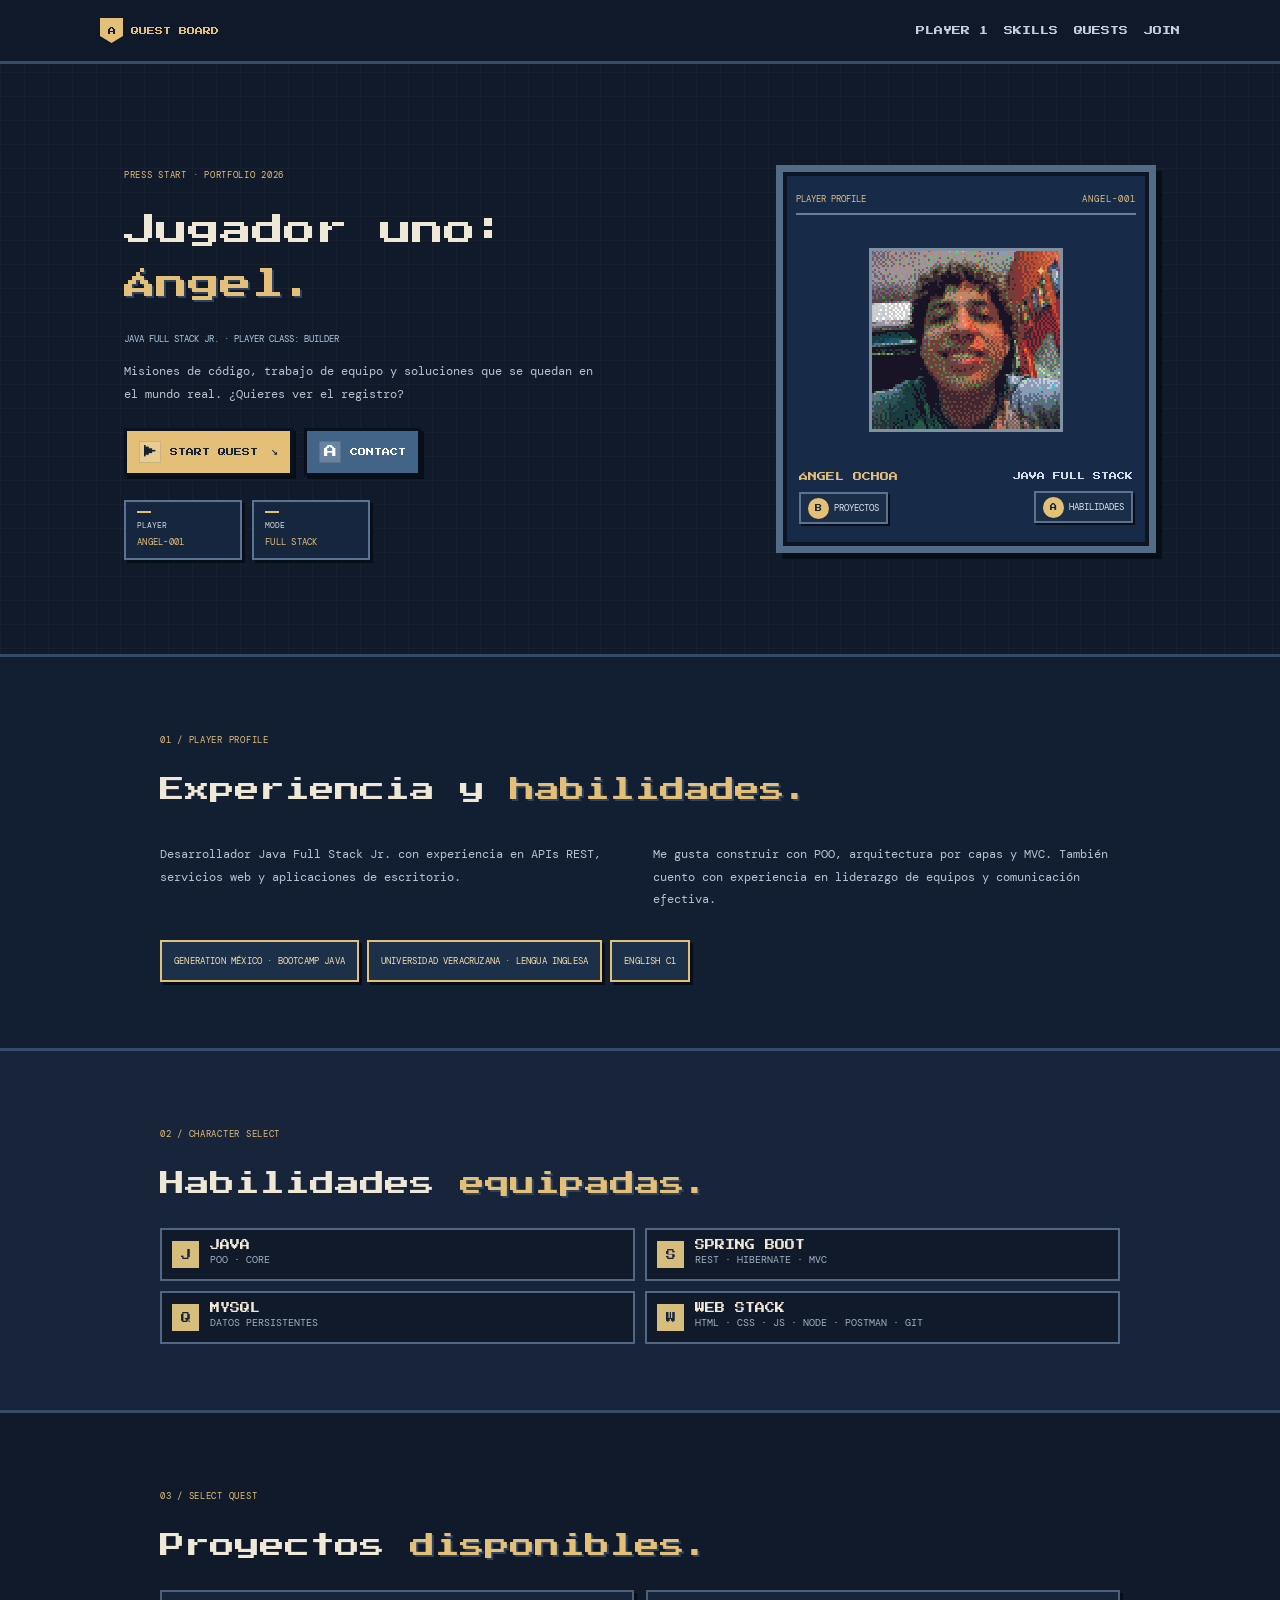
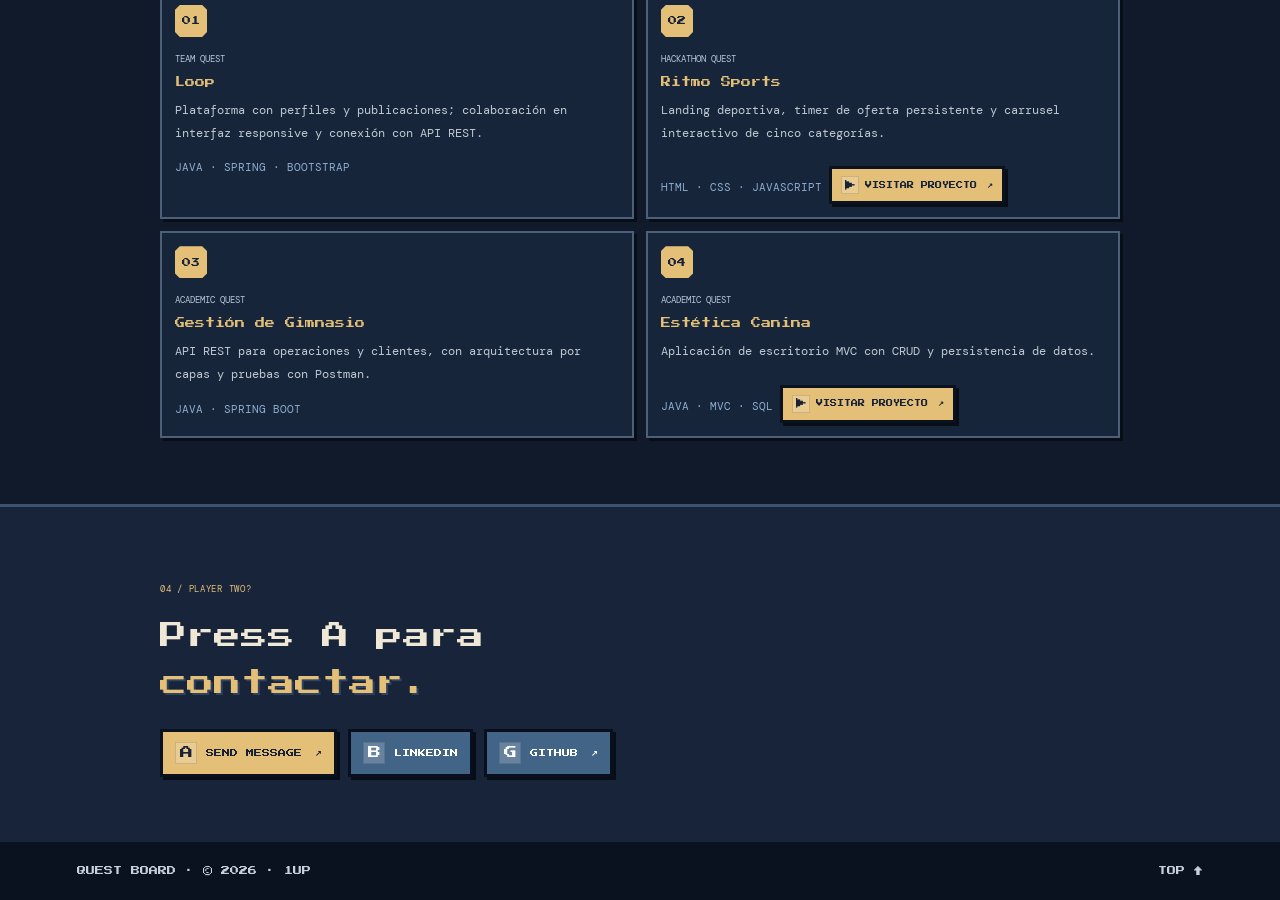
==== commit 854457f7: "Update portfolio project names and links" ====
--- a/pixel-misiones.html
+++ b/pixel-misiones.html
@@ -79,7 +79,7 @@
                 </article>
                 <article>
                     <div class="project-icon">02</div><small>HACKATHON QUEST</small>
-                    <h3>RitmoSports</h3>
+                    <h3>Ritmo Sports</h3>
                     <p>Landing deportiva, timer de oferta persistente y carrusel interactivo de cinco categorías.</p>
                     <b>HTML · CSS · JAVASCRIPT</b>
                     <a class="pixel-button gold-button project-link" href="https://iaj23.github.io/landing/"
@@ -88,14 +88,17 @@
                 </article>
                 <article>
                     <div class="project-icon">03</div><small>ACADEMIC QUEST</small>
-                    <h3>Gestión de gimnasio</h3>
+                    <h3>Gestión de Gimnasio</h3>
                     <p>API REST para operaciones y clientes, con arquitectura por capas y pruebas con Postman.</p>
                     <b>JAVA · SPRING BOOT</b>
                 </article>
                 <article>
                     <div class="project-icon">04</div><small>ACADEMIC QUEST</small>
-                    <h3>Estética para mascotas</h3>
+                    <h3>Estética Canina</h3>
                     <p>Aplicación de escritorio MVC con CRUD y persistencia de datos.</p><b>JAVA · MVC · SQL</b>
+                    <a class="pixel-button gold-button project-link" href="https://iaj23.github.io/EsteticaCanina/"
+                        target="_blank" rel="noopener noreferrer"><span class="button-icon">▶</span> VISITAR
+                        PROYECTO <b>↗</b></a>
                 </article>
             </div>
         </section>
